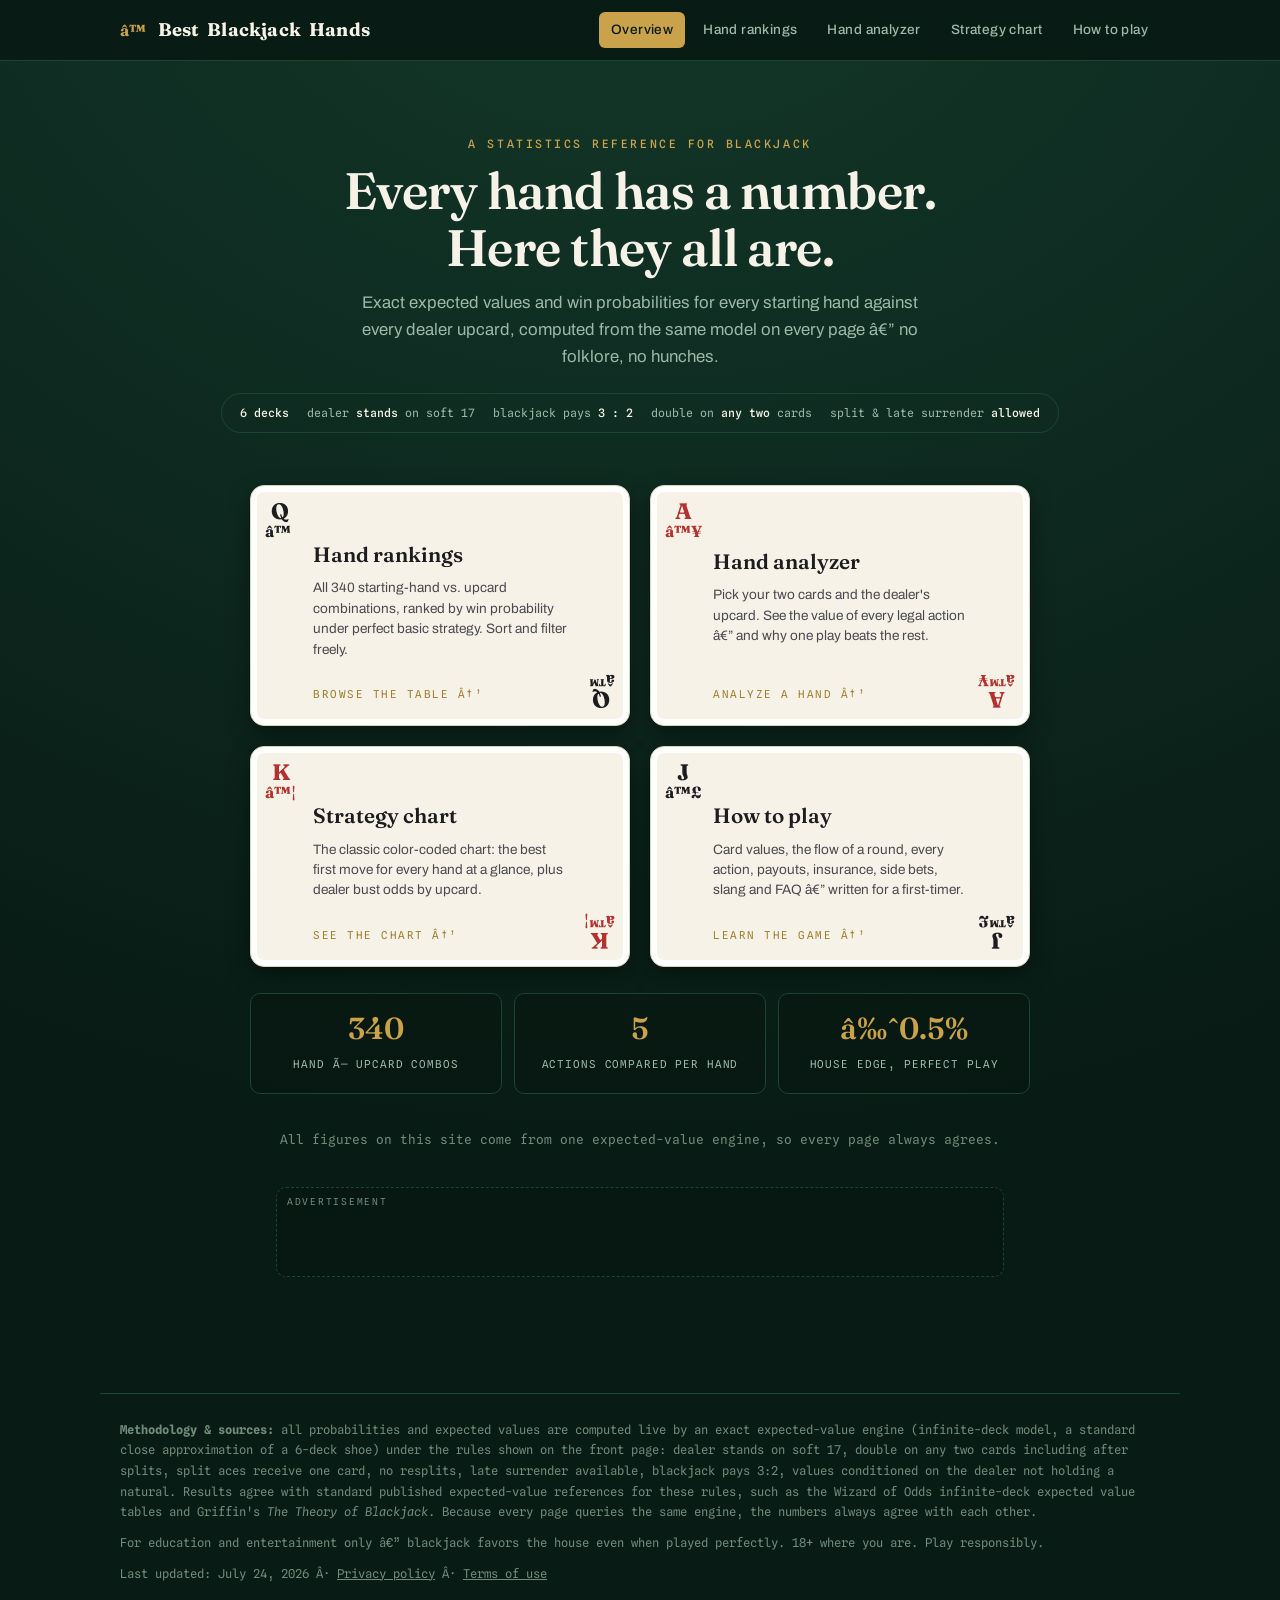
==== index.html @ 01caf511 "Update AdSense unit ID placeholders in index.html" ====
<!DOCTYPE html>
<html lang="en">
<head><link rel="icon" type="image/png" href="favicon.png
<meta charset="UTF-8">
<meta name="viewport" content="width=device-width, initial-scale=1.0">
<title>Best Blackjack Hands — Odds, Strategy Chart & Hand Analyzer</title>
<meta name="description" content="Exact blackjack odds for every starting hand: rankings by win probability, a hand analyzer with the recommended play, a basic strategy chart, and beginner rules.">
<link rel="icon" href="data:image/svg+xml,%3Csvg xmlns='http://www.w3.org/2000/svg' viewBox='0 0 100 100'%3E%3Crect width='100' height='100' rx='22' fill='%230E2A20'/%3E%3Ctext x='50' y='74' font-size='66' text-anchor='middle' fill='%23C9A24B'%3E%E2%99%A0%3C/text%3E%3C/svg%3E">
<script async src="https://pagead2.googlesyndication.com/pagead/js/adsbygoogle.js?client=ca-pub-8707937416295070"
     crossorigin="anonymous"></script>
<link rel="preconnect" href="https://fonts.googleapis.com">
<link rel="preconnect" href="https://fonts.gstatic.com" crossorigin>
<link href="https://fonts.googleapis.com/css2?family=Fraunces:opsz,wght@9..144,400;9..144,600;9..144,700&family=Archivo:wght@400;500;600&family=Spline+Sans+Mono:wght@400;500;600&display=swap" rel="stylesheet">
<link rel="stylesheet" href="styles.css">
</head>
<body>

<nav class="nav" aria-label="Main">
  <div class="nav-inner">
    <a class="wordmark" href="index.html"><span class="pip">♠</span>Best<span class="long"> Blackjack</span> Hands</a>
    <a class="navlink" href="index.html" data-route="home" aria-current="page">Overview</a>
    <a class="navlink" href="rankings.html" data-route="rankings">Hand rankings</a>
    <a class="navlink" href="analyzer.html" data-route="analyzer">Hand analyzer</a>
    <a class="navlink" href="chart.html" data-route="chart">Strategy chart</a>
    <a class="navlink" href="rules.html" data-route="rules">How to play</a>
  </div>
</nav>

<!-- ============ HOME ============ -->
<main id="view-home" class="view">
  <div class="hero">
    <div class="eyebrow">A statistics reference for Blackjack</div>
    <h1>Every hand has a number.<br>Here they all are.</h1>
    <p class="lede">Exact expected values and win probabilities for every starting hand against every dealer upcard, computed from the same model on every page — no folklore, no hunches.</p>
    <div class="assumptions" role="note" aria-label="Table rules assumed throughout">
      <span><b>6 decks</b></span><span>dealer <b>stands</b> on soft 17</span><span>blackjack pays <b>3 : 2</b></span><span>double on <b>any two</b> cards</span><span>split &amp; late surrender <b>allowed</b></span>
    </div>
    <div class="cardgrid">
      <a class="pcard" href="rankings.html">
        <div class="index">Q<small>♠</small></div>
        <div class="body">
          <h3>Hand rankings</h3>
          <p>All 340 starting-hand vs. upcard combinations, ranked by win probability under perfect basic strategy. Sort and filter freely.</p>
        </div>
        <div class="go">Browse the table →</div>
        <div class="index flip">Q<small>♠</small></div>
      </a>
      <a class="pcard red" href="analyzer.html">
        <div class="index">A<small>♥</small></div>
        <div class="body">
          <h3>Hand analyzer</h3>
          <p>Pick your two cards and the dealer's upcard. See the value of every legal action — and why one play beats the rest.</p>
        </div>
        <div class="go">Analyze a hand →</div>
        <div class="index flip">A<small>♥</small></div>
      </a>
      <a class="pcard red" href="chart.html">
        <div class="index">K<small>♦</small></div>
        <div class="body">
          <h3>Strategy chart</h3>
          <p>The classic color-coded chart: the best first move for every hand at a glance, plus dealer bust odds by upcard.</p>
        </div>
        <div class="go">See the chart →</div>
        <div class="index flip">K<small>♦</small></div>
      </a>
      <a class="pcard" href="rules.html">
        <div class="index">J<small>♣</small></div>
        <div class="body">
          <h3>How to play</h3>
          <p>Card values, the flow of a round, every action, payouts, insurance, side bets, slang and FAQ — written for a first-timer.</p>
        </div>
        <div class="go">Learn the game →</div>
        <div class="index flip">J<small>♣</small></div>
      </a>
    </div>
    <div class="stats">
      <div><b>340</b><span>hand × upcard combos</span></div>
      <div><b>5</b><span>actions compared per hand</span></div>
      <div><b>≈0.5%</b><span>house edge, perfect play</span></div>
    </div>
    <p class="hero-note">All figures on this site come from one expected-value engine, so every page always agrees.</p>
    <!-- AD SLOT: replace 8707937416295070 with your AdSense unit ID. -->
    <div class="ad-slot"><ins class="adsbygoogle" style="display:block;width:100%" data-ad-client="ca-pub-8707937416295070" data-ad-slot=8707937416295070 data-ad-format="auto" data-full-width-responsive="true"></ins></div>
  </div>
</main>


<footer>
  <p><strong>Methodology &amp; sources:</strong> all probabilities and expected values are computed live by an exact expected-value engine (infinite-deck model, a standard close approximation of a 6-deck shoe) under the rules shown on the front page: dealer stands on soft 17, double on any two cards including after splits, split aces receive one card, no resplits, late surrender available, blackjack pays 3:2, values conditioned on the dealer not holding a natural. Results agree with standard published expected-value references for these rules, such as the Wizard of Odds infinite-deck expected value tables and Griffin's <em>The Theory of Blackjack</em>. Because every page queries the same engine, the numbers always agree with each other.</p>
  <p style="margin-top:10px">For education and entertainment only — blackjack favors the house even when played perfectly. 18+ where you are. Play responsibly.</p>
  <p style="margin-top:10px">Last updated: July 24, 2026 · <a href="privacy.html">Privacy policy</a> · <a href="terms.html">Terms of use</a></p>
</footer>

<!-- AD SLOT (mobile anchor): shown only ≤640px wide. Replace 8707937416295070 with your AdSense unit ID. -->
<div class="ad-anchor" id="ad-anchor">
  <button class="ad-close" aria-label="Close ad" onclick="document.getElementById('ad-anchor').remove();document.body.classList.remove('has-anchor')">×</button>
  <ins class="adsbygoogle" style="display:block;width:320px;height:50px" data-ad-client="ca-pub-8707937416295070" data-ad-slot=8707937416295070 data-ad-format="auto" data-full-width-responsive="true"></ins>
</div>
<script>document.body.classList.add("has-anchor");</script>

<script>
document.querySelectorAll("ins.adsbygoogle:not([data-adsbygoogle-status])").forEach(ins => {
  if (ins.closest(".ad-anchor") && window.innerWidth > 640) return;
  try { (window.adsbygoogle = window.adsbygoogle || []).push({}); } catch(e) {}
});
</script>
</body>
</html>
---- styles.css ----
:root{
  --felt:#0E2A20;
  --felt-deep:#081B14;
  --felt-line:#1C4433;
  --stock:#F6F2E7;
  --stock-dim:#EAE4D3;
  --ink:#1D1D20;
  --ink-soft:#4A4A50;
  --suit-red:#B3312E;
  --gilt:#C9A24B;
  --gilt-deep:#A07E30;
  --mist:#9DB8A9;
  --mist-dim:#6E8B7C;
  --good:#2E7D4F;
  --bad:#A63B38;
  --push:#8A8A86;
  --radius:10px;
  --maxw:1080px;
}
*{box-sizing:border-box;margin:0;padding:0}
html{scroll-behavior:smooth}
body{
  background:var(--felt);
  background-image:radial-gradient(ellipse 120% 80% at 50% -10%, #14382A 0%, var(--felt) 55%, var(--felt-deep) 100%);
  color:var(--stock);
  font-family:"Archivo",system-ui,sans-serif;
  font-size:16px;
  line-height:1.6;
  min-height:100vh;
}
a{color:inherit}
button{font-family:inherit}
:focus-visible{outline:2px solid var(--gilt);outline-offset:2px;border-radius:4px}

/* ---------- Nav ---------- */
.nav{
  position:sticky;top:0;z-index:50;
  background:rgba(8,27,20,.92);
  backdrop-filter:blur(8px);
  border-bottom:1px solid var(--felt-line);
}
.nav-inner{
  max-width:var(--maxw);margin:0 auto;padding:0 20px;
  display:flex;align-items:center;gap:6px;height:60px;
}
.wordmark{
  font-family:"Fraunces",serif;font-weight:700;font-size:1.15rem;
  letter-spacing:.01em;text-decoration:none;margin-right:auto;
  display:flex;align-items:baseline;gap:8px;white-space:nowrap;
}
.wordmark .pip{color:var(--gilt);font-size:1rem}
.nav a.navlink{
  text-decoration:none;color:var(--mist);
  font-size:.85rem;font-weight:500;letter-spacing:.03em;
  padding:7px 12px;border-radius:6px;
}
.nav a.navlink:hover{color:var(--stock)}
.nav a.navlink[aria-current="page"]{color:var(--felt-deep);background:var(--gilt)}
@media(max-width:640px){
  .nav-inner{padding:0 12px;height:54px}
  .wordmark span.long{display:none}
  .nav a.navlink{padding:6px 8px;font-size:.78rem}
}

/* ---------- Views ---------- */
.view{display:none;max-width:var(--maxw);margin:0 auto;padding:40px 20px 80px}
.view.active{display:block}
.eyebrow{
  font-family:"Spline Sans Mono",monospace;font-size:.72rem;font-weight:500;
  letter-spacing:.22em;text-transform:uppercase;color:var(--gilt);margin-bottom:10px;
}
h1{font-family:"Fraunces",serif;font-weight:600;font-size:clamp(2rem,5vw,3.2rem);line-height:1.1;letter-spacing:-.01em}
h2{font-family:"Fraunces",serif;font-weight:600;font-size:1.5rem;margin:2.2em 0 .6em}
.lede{color:var(--mist);max-width:56ch;margin-top:14px;font-size:1.05rem}
.rule-gold{border:none;border-top:1px solid var(--felt-line);margin:28px 0}

/* ---------- Landing ---------- */
.hero{padding-top:34px;text-align:center}
.hero .lede{margin-left:auto;margin-right:auto}
.assumptions{
  display:inline-flex;flex-wrap:wrap;justify-content:center;gap:8px 18px;
  margin-top:22px;padding:10px 18px;border:1px solid var(--felt-line);border-radius:999px;
  font-family:"Spline Sans Mono",monospace;font-size:.72rem;color:var(--mist);
}
.assumptions b{color:var(--stock);font-weight:500}
.cardgrid{
  display:grid;grid-template-columns:repeat(2,1fr);gap:20px;
  max-width:780px;margin:52px auto 0;text-align:left;
}
.pcard{
  background:var(--stock);color:var(--ink);
  border-radius:14px;border:1px solid #D9D2BE;
  box-shadow:0 8px 22px rgba(0,0,0,.4), inset 0 0 0 6px #fff;
  padding:18px;position:relative;text-decoration:none;
  display:flex;flex-direction:column;min-height:210px;
  transition:transform .2s ease, box-shadow .2s ease;
}
.pcard:hover{transform:translateY(-6px);box-shadow:0 18px 36px rgba(0,0,0,.5)}
.pcard .index{
  font-family:"Fraunces",serif;font-weight:700;font-size:1.4rem;line-height:1;
  position:absolute;top:14px;left:14px;text-align:center;
}
.pcard .index small{display:block;font-size:1rem}
.pcard .index.flip{top:auto;left:auto;bottom:14px;right:14px;transform:rotate(180deg)}
.pcard.red .index{color:var(--suit-red)}
.pcard .body{margin:auto 0;padding:34px 40px 26px 44px}
.pcard .body h3{font-family:"Fraunces",serif;font-size:1.3rem;font-weight:600;margin-bottom:7px}
.pcard .body p{font-size:.85rem;color:var(--ink-soft);line-height:1.5}
.pcard .go{
  font-family:"Spline Sans Mono",monospace;font-size:.68rem;letter-spacing:.14em;
  text-transform:uppercase;color:var(--gilt-deep);padding:0 6px 4px 44px;margin-top:auto;
}
.stats{
  display:flex;justify-content:center;gap:12px;flex-wrap:wrap;
  max-width:780px;margin:26px auto 0;
}
.stats > div{
  flex:1;min-width:180px;padding:18px 14px;
  border:1px solid var(--felt-line);border-radius:var(--radius);background:rgba(0,0,0,.16);
}
.stats b{
  display:block;font-family:"Fraunces",serif;font-weight:600;font-size:1.9rem;
  color:var(--gilt);line-height:1.1;margin-bottom:4px;
}
.stats span{font-family:"Spline Sans Mono",monospace;font-size:.68rem;letter-spacing:.08em;text-transform:uppercase;color:var(--mist)}
@media(max-width:680px){
  .cardgrid{grid-template-columns:1fr;max-width:420px}
  .pcard{min-height:0}
  .stats{max-width:420px}
}
.hero-note{color:var(--mist-dim);font-size:.8rem;margin-top:36px;font-family:"Spline Sans Mono",monospace}

/* ---------- Controls ---------- */
.controls{
  display:flex;flex-wrap:wrap;gap:14px 22px;align-items:flex-end;
  margin:26px 0 18px;padding:16px 18px;
  background:rgba(0,0,0,.18);border:1px solid var(--felt-line);border-radius:var(--radius);
}
.control label{
  display:block;font-family:"Spline Sans Mono",monospace;font-size:.68rem;
  letter-spacing:.16em;text-transform:uppercase;color:var(--mist);margin-bottom:6px;
}
.control select{
  background:var(--felt-deep);color:var(--stock);border:1px solid var(--felt-line);
  border-radius:6px;padding:8px 12px;font-family:"Archivo",sans-serif;font-size:.9rem;min-width:140px;
}
.count-note{margin-left:auto;font-family:"Spline Sans Mono",monospace;font-size:.75rem;color:var(--mist-dim);align-self:center}
@media(max-width:640px){.count-note{margin-left:0}}

/* ---------- Rankings table ---------- */
.table-wrap{overflow-x:auto;border:1px solid var(--felt-line);border-radius:var(--radius);background:rgba(0,0,0,.15)}
table{border-collapse:collapse;width:100%;min-width:680px;font-size:.88rem}
thead th{
  position:sticky;top:0;background:var(--felt-deep);color:var(--mist);
  font-family:"Spline Sans Mono",monospace;font-weight:500;font-size:.68rem;
  letter-spacing:.12em;text-transform:uppercase;text-align:left;
  padding:12px 14px;border-bottom:1px solid var(--felt-line);white-space:nowrap;
}
thead th.sortable{cursor:pointer;user-select:none}
thead th.sortable:hover{color:var(--stock)}
thead th .arrow{color:var(--gilt);margin-left:4px}
tbody td{padding:9px 14px;border-bottom:1px solid rgba(28,68,51,.5);white-space:nowrap}
tbody tr:hover{background:rgba(201,162,75,.06)}
td.num{font-family:"Spline Sans Mono",monospace;font-size:.84rem}
td .handchip{font-family:"Spline Sans Mono",monospace;font-weight:600}
.typetag{
  font-family:"Spline Sans Mono",monospace;font-size:.66rem;letter-spacing:.1em;
  text-transform:uppercase;padding:2px 8px;border-radius:999px;border:1px solid var(--felt-line);color:var(--mist);
}
.typetag.pair{border-color:var(--gilt-deep);color:var(--gilt)}
.ev-pos{color:#7FCB9B}
.ev-neg{color:#E08A87}
.playtag{font-size:.82rem;color:var(--stock)}
.winbar{
  display:inline-block;vertical-align:middle;height:6px;width:70px;border-radius:3px;
  background:rgba(255,255,255,.12);margin-right:8px;overflow:hidden;
}
.winbar i{display:block;height:100%;background:var(--gilt)}

/* ---------- Analyzer ---------- */
.picker-grid{display:grid;grid-template-columns:1fr 1fr;gap:22px;margin-top:26px}
@media(max-width:760px){.picker-grid{grid-template-columns:1fr}}
.picker{
  background:rgba(0,0,0,.18);border:1px solid var(--felt-line);border-radius:var(--radius);padding:18px;
}
.picker h3{
  font-family:"Spline Sans Mono",monospace;font-size:.7rem;font-weight:500;
  letter-spacing:.18em;text-transform:uppercase;color:var(--mist);margin-bottom:12px;
}
.rankrow{display:flex;flex-wrap:wrap;gap:7px}
.rankbtn{
  width:44px;height:58px;border-radius:7px;border:1px solid #D9D2BE;background:var(--stock);
  color:var(--ink);font-family:"Fraunces",serif;font-weight:700;font-size:1.1rem;cursor:pointer;
  box-shadow:0 2px 5px rgba(0,0,0,.35);transition:transform .12s ease;
}
.rankbtn:hover{transform:translateY(-3px)}
.rankbtn[aria-pressed="true"]{
  background:var(--gilt);border-color:var(--gilt-deep);color:var(--felt-deep);
  box-shadow:0 0 0 2px var(--gilt-deep), 0 4px 10px rgba(0,0,0,.4);
}
.deal-row{margin-top:26px;display:flex;align-items:center;gap:16px;flex-wrap:wrap}
.dealbtn{
  background:var(--gilt);color:var(--felt-deep);border:none;border-radius:8px;
  font-family:"Fraunces",serif;font-weight:700;font-size:1.05rem;letter-spacing:.02em;
  padding:12px 34px;cursor:pointer;box-shadow:0 6px 16px rgba(0,0,0,.4);
}
.dealbtn:hover{background:#D8B25C}
.dealbtn:disabled{opacity:.45;cursor:not-allowed}
.deal-hint{font-size:.85rem;color:var(--mist-dim)}

.result{margin-top:34px;display:none}
.result.show{display:block}
.result-head{
  display:flex;flex-wrap:wrap;gap:14px 30px;align-items:baseline;
  padding-bottom:14px;border-bottom:1px solid var(--felt-line);margin-bottom:6px;
}
.result-head .handname{font-family:"Fraunces",serif;font-size:1.6rem;font-weight:600}
.result-head .vs{color:var(--mist);font-size:.95rem}
.bigwin{font-family:"Spline Sans Mono",monospace;font-size:1.05rem;color:var(--stock)}
.bigwin b{color:var(--gilt);font-size:1.35rem;font-weight:600}
.reco{
  margin:18px 0 22px;padding:14px 18px;border-radius:var(--radius);
  background:linear-gradient(90deg, rgba(201,162,75,.16), rgba(201,162,75,.04));
  border:1px solid var(--gilt-deep);
  display:flex;align-items:center;gap:14px;flex-wrap:wrap;
}
.reco .medal{font-size:1.3rem}
.reco b{font-family:"Fraunces",serif;font-size:1.2rem;color:var(--gilt)}
.reco span{color:var(--mist);font-size:.9rem}
.actions{display:grid;gap:10px}
.actrow{
  display:grid;grid-template-columns:120px 1fr 170px;gap:14px;align-items:center;
  padding:12px 16px;border:1px solid var(--felt-line);border-radius:var(--radius);
  background:rgba(0,0,0,.15);
}
.actrow.best{border-color:var(--gilt);background:rgba(201,162,75,.08)}
.actrow .aname{font-weight:600;font-size:.95rem}
.actrow.best .aname::after{content:" ★";color:var(--gilt)}
.outbar{display:flex;height:12px;border-radius:6px;overflow:hidden;background:rgba(255,255,255,.08)}
.outbar .w{background:var(--good)}
.outbar .p{background:var(--push)}
.outbar .l{background:var(--bad)}
.actrow .stats{font-family:"Spline Sans Mono",monospace;font-size:.78rem;text-align:right;color:var(--mist)}
.actrow .stats b{color:var(--stock);font-weight:500}
.legend{display:flex;gap:18px;margin-top:14px;font-size:.75rem;color:var(--mist);font-family:"Spline Sans Mono",monospace}
.legend i{display:inline-block;width:10px;height:10px;border-radius:3px;margin-right:6px;vertical-align:-1px}
@media(max-width:640px){
  .actrow{grid-template-columns:1fr;gap:8px}
  .actrow .stats{text-align:left}
}
.bj-banner{
  margin-top:26px;padding:22px;border-radius:var(--radius);text-align:center;
  border:1px solid var(--gilt);background:rgba(201,162,75,.1);
}
.bj-banner b{font-family:"Fraunces",serif;font-size:1.5rem;color:var(--gilt)}
.bj-banner p{color:var(--mist);margin-top:6px;font-size:.92rem}

/* ---------- Strategy chart ---------- */
.chartwrap{overflow-x:auto;border:1px solid var(--felt-line);border-radius:var(--radius);background:rgba(0,0,0,.15);margin:14px 0 8px}
.chart{border-collapse:collapse;width:100%;min-width:560px;font-family:"Spline Sans Mono",monospace;font-size:.8rem}
.chart th{background:var(--felt-deep);color:var(--mist);font-weight:500;padding:8px 6px;text-align:center;font-size:.72rem;border-bottom:1px solid var(--felt-line)}
.chart td{padding:7px 6px;text-align:center;color:#fff;font-weight:600;border:1px solid rgba(8,27,20,.6)}
.chart td.lbl{background:var(--felt-deep);color:var(--stock);font-weight:500;text-align:left;padding-left:12px;white-space:nowrap}
.c-H{background:#46688F}.c-S{background:#2E7D4F}.c-D{background:#C9A24B;color:#081B14}.c-P{background:#8A5FB0}.c-R{background:#A63B38}
.chart-legend{display:flex;flex-wrap:wrap;gap:12px 20px;margin:12px 0 4px;font-family:"Spline Sans Mono",monospace;font-size:.74rem;color:var(--mist)}
.chart-legend i{display:inline-block;width:14px;height:14px;border-radius:4px;margin-right:7px;vertical-align:-2px}

/* ---------- Rules ---------- */
.rules{max-width:720px}
.rules p{color:#D8DED6;margin:.7em 0}
.rules h2{margin-top:2em}
.rules ul,.rules ol{margin:.6em 0 .9em 1.3em;color:#D8DED6}
.rules li{margin:.35em 0}
.rules dt{font-weight:600;color:var(--stock);margin-top:.9em}
.rules dd{color:var(--mist);margin-left:0}
.rules .term{color:var(--gilt);font-weight:600}
.callout{
  border-left:3px solid var(--gilt);padding:10px 16px;margin:1.2em 0;
  background:rgba(201,162,75,.06);border-radius:0 8px 8px 0;font-size:.94rem;color:#D8DED6;
}

/* ---------- Ad slots ---------- */
.ad-slot{
  margin:36px auto;max-width:728px;min-height:90px;
  display:flex;align-items:center;justify-content:center;
  border:1px dashed var(--felt-line);border-radius:var(--radius);
  background:rgba(0,0,0,.12);position:relative;
}
.ad-slot::before{
  content:"Advertisement";position:absolute;top:6px;left:10px;
  font-family:"Spline Sans Mono",monospace;font-size:.6rem;
  letter-spacing:.18em;text-transform:uppercase;color:var(--mist-dim);
}
.ad-slot .ad-placeholder{color:var(--mist-dim);font-size:.78rem;font-family:"Spline Sans Mono",monospace}
.ad-slot.rect{max-width:336px;min-height:280px}
@media(max-width:640px){
  .ad-slot{max-width:320px;min-height:100px}
}
.ad-anchor{
  display:none;position:fixed;left:0;right:0;bottom:0;z-index:60;
  background:var(--felt-deep);border-top:1px solid var(--felt-line);
  height:60px;align-items:center;justify-content:center;
  box-shadow:0 -6px 18px rgba(0,0,0,.45);
}
.ad-anchor .ad-placeholder{color:var(--mist-dim);font-size:.72rem;font-family:"Spline Sans Mono",monospace}
.ad-anchor .ad-close{
  position:absolute;top:-26px;right:8px;width:26px;height:26px;
  border:1px solid var(--felt-line);border-bottom:none;border-radius:6px 6px 0 0;
  background:var(--felt-deep);color:var(--mist);cursor:pointer;font-size:.8rem;line-height:1;
}
@media(max-width:640px){
  .ad-anchor{display:flex}
  body.has-anchor{padding-bottom:60px}
}

/* ---------- Footer ---------- */
footer{
  border-top:1px solid var(--felt-line);padding:26px 20px 44px;
  max-width:var(--maxw);margin:0 auto;
  font-size:.76rem;color:var(--mist-dim);font-family:"Spline Sans Mono",monospace;line-height:1.7;
}
@media(prefers-reduced-motion:reduce){
  *{transition:none!important;animation:none!important}
  html{scroll-behavior:auto}
}

/* multi-page: each page shows its single view */
.view{display:block}
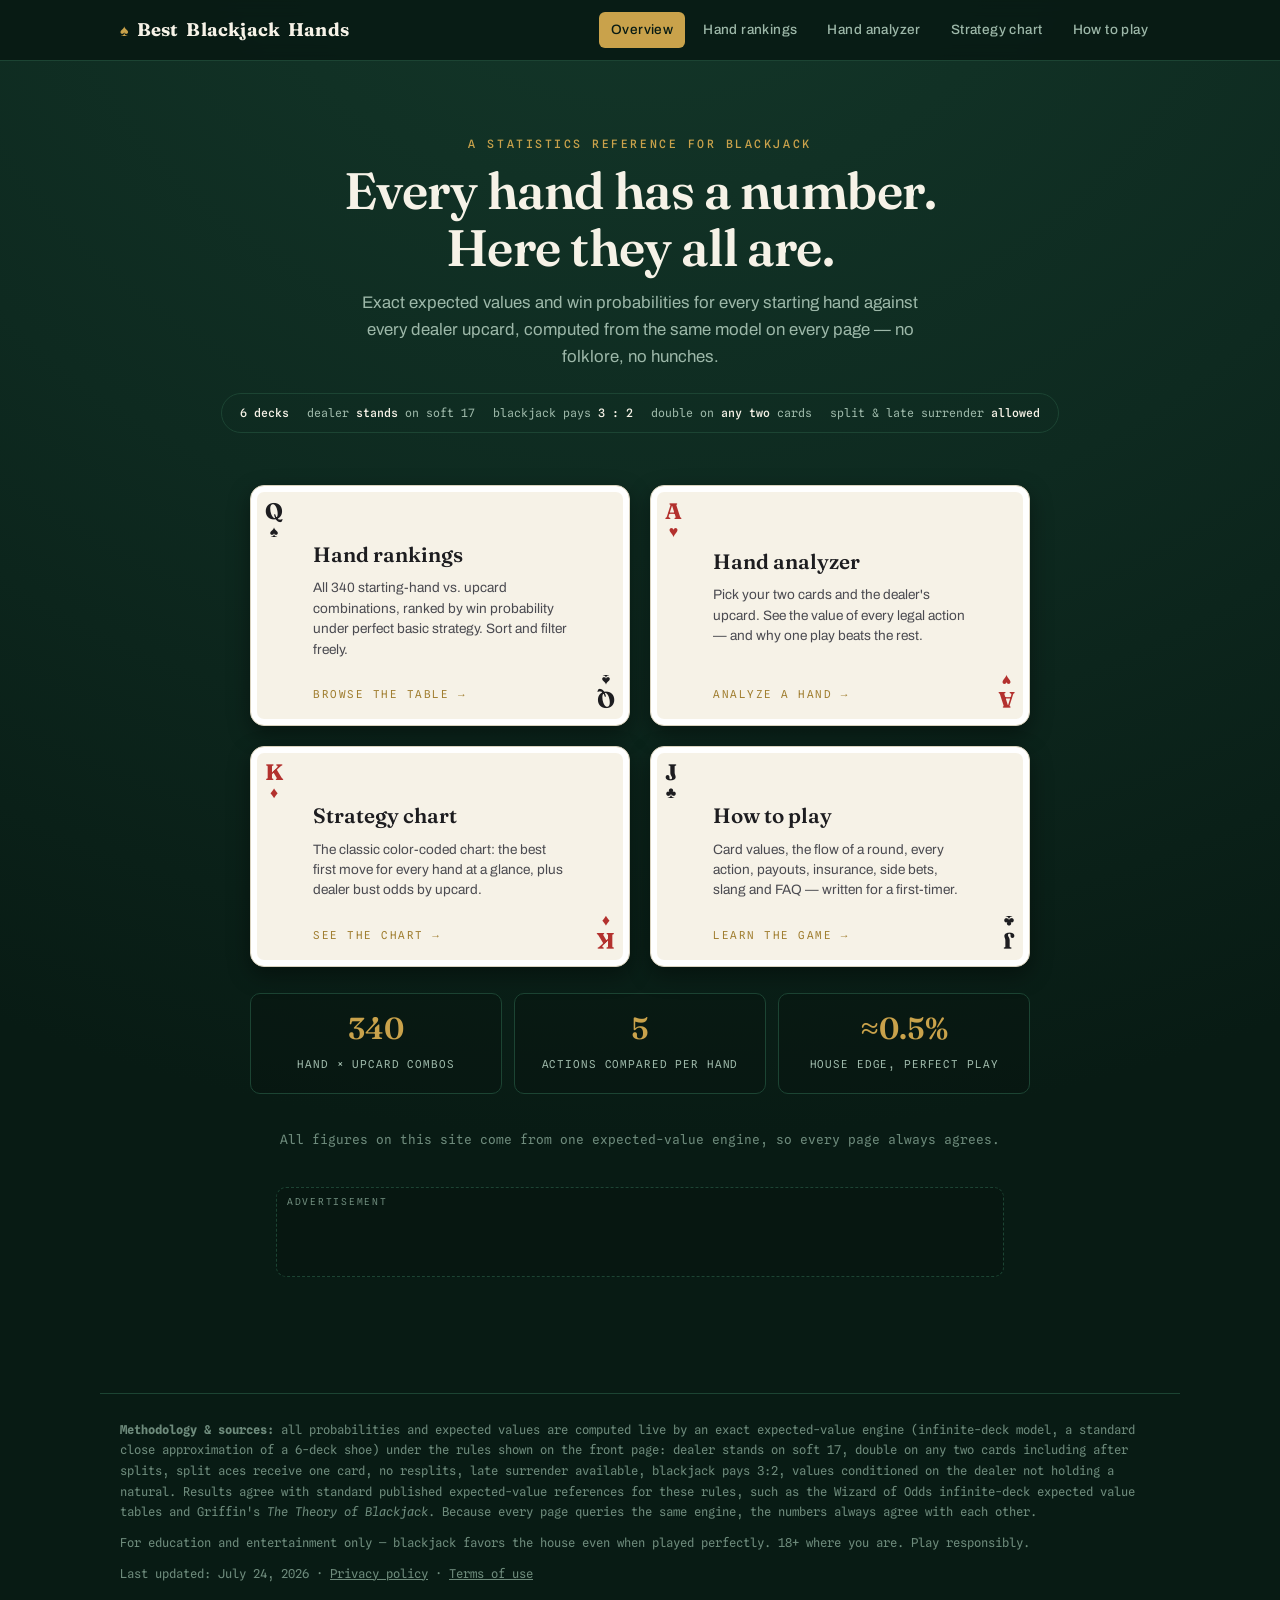
==== commit cf2f5278: "Update index.html" ====
--- a/index.html
+++ b/index.html
@@ -1,6 +1,6 @@
 <!DOCTYPE html>
 <html lang="en">
-<head><link rel="icon" type="image/png" href="favicon.png
+<head><link rel="icon" type="image/png" href="favicon.png <script id="Cookiebot" src="https://consent.cookiebot.com/uc.js" data-cbid="24273603-dd4a-4fb8-9ae3-d8ef46b52b91" data-blockingmode="auto" type="text/javascript"></script>
 <meta charset="UTF-8">
 <meta name="viewport" content="width=device-width, initial-scale=1.0">
 <title>Best Blackjack Hands — Odds, Strategy Chart & Hand Analyzer</title>
--- a/styles.css
+++ b/styles.css
@@ -327,3 +327,24 @@
 
 /* multi-page: each page shows its single view */
 .view{display:block}
+
+/* ---------- Analyzer settings & shoe panel ---------- */
+.seg{display:inline-flex;border:1px solid var(--felt-line);border-radius:8px;overflow:hidden}
+.seg button{background:transparent;color:var(--mist);border:none;padding:8px 16px;font-size:.85rem;cursor:pointer;font-family:"Archivo",sans-serif}
+.seg button[aria-pressed="true"]{background:var(--gilt);color:var(--felt-deep);font-weight:600}
+.ghostbtn{background:transparent;border:1px solid var(--felt-line);color:var(--stock);border-radius:8px;padding:9px 16px;font-size:.85rem;cursor:pointer;font-family:"Archivo",sans-serif}
+.ghostbtn:hover{border-color:var(--gilt);color:var(--gilt)}
+.shoe-panel{margin:20px 0 4px;padding:18px;border:1px solid var(--felt-line);border-radius:var(--radius);background:rgba(0,0,0,.18)}
+.shoe-head{display:flex;align-items:center;justify-content:space-between;gap:14px;flex-wrap:wrap;margin-bottom:8px}
+.shoe-head h3{font-family:"Spline Sans Mono",monospace;font-size:.7rem;font-weight:500;letter-spacing:.18em;text-transform:uppercase;color:var(--mist)}
+.shoe-note{font-size:.82rem;color:var(--mist);margin-bottom:14px;max-width:70ch}
+.shoe-grid{display:grid;grid-template-columns:repeat(auto-fill,minmax(160px,1fr));gap:10px}
+.shoe-item{display:flex;align-items:center;gap:8px;border:1px solid var(--felt-line);border-radius:8px;padding:6px 10px;background:rgba(0,0,0,.15)}
+.shoe-item .r{font-family:"Fraunces",serif;font-weight:700;width:24px;color:var(--stock)}
+.cbtn{width:26px;height:26px;border-radius:6px;border:1px solid var(--felt-line);background:var(--felt-deep);color:var(--stock);cursor:pointer;font-size:.9rem;line-height:1}
+.cbtn:hover:not(:disabled){border-color:var(--gilt)}
+.cbtn:disabled{opacity:.3;cursor:not-allowed}
+.shoe-item .cnt{font-family:"Spline Sans Mono",monospace;min-width:20px;text-align:center;color:var(--stock)}
+.shoe-item .left{font-size:.66rem;color:var(--mist-dim);font-family:"Spline Sans Mono",monospace;margin-left:auto}
+.rulechips{display:flex;flex-wrap:wrap;gap:8px;margin:10px 0 4px}
+.rulechips span{font-family:"Spline Sans Mono",monospace;font-size:.66rem;letter-spacing:.1em;text-transform:uppercase;padding:3px 10px;border-radius:999px;border:1px solid var(--felt-line);color:var(--mist)}
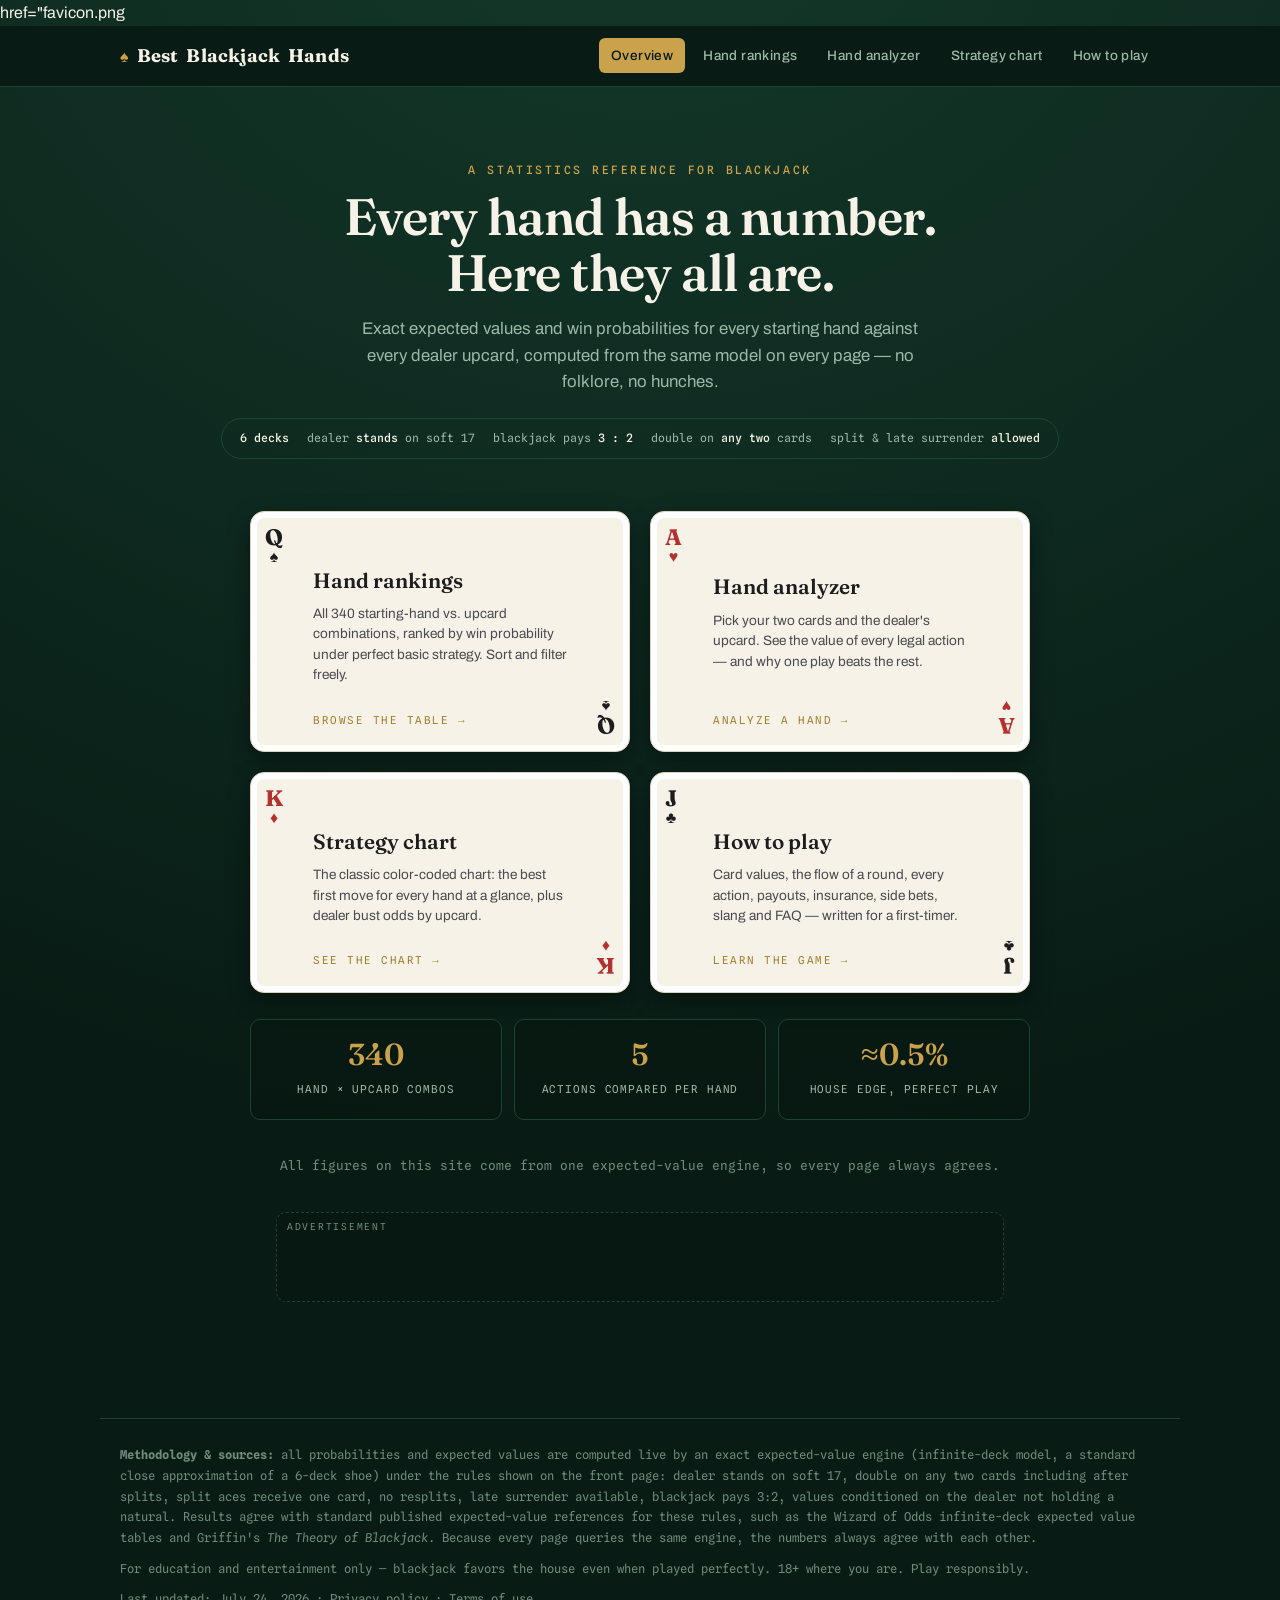
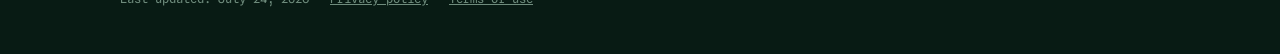
==== commit 91f4f5d8: "Update index.html" ====
--- a/index.html
+++ b/index.html
@@ -1,6 +1,6 @@
 <!DOCTYPE html>
 <html lang="en">
-<head><link rel="icon" type="image/png" href="favicon.png <script id="Cookiebot" src="https://consent.cookiebot.com/uc.js" data-cbid="24273603-dd4a-4fb8-9ae3-d8ef46b52b91" data-blockingmode="auto" type="text/javascript"></script>
+<head><link rel="icon" type="image/png" href="/favicon-32x32.png"> href="favicon.png <script id="Cookiebot src="https://consent.cookiebot.com/uc.js" data-cbid="24273603-dd4a-4fb8-9ae3-d8ef46b52b91" data-blockingmode="auto" type="text/javascript"></script>
 <meta charset="UTF-8">
 <meta name="viewport" content="width=device-width, initial-scale=1.0">
 <title>Best Blackjack Hands — Odds, Strategy Chart & Hand Analyzer</title>
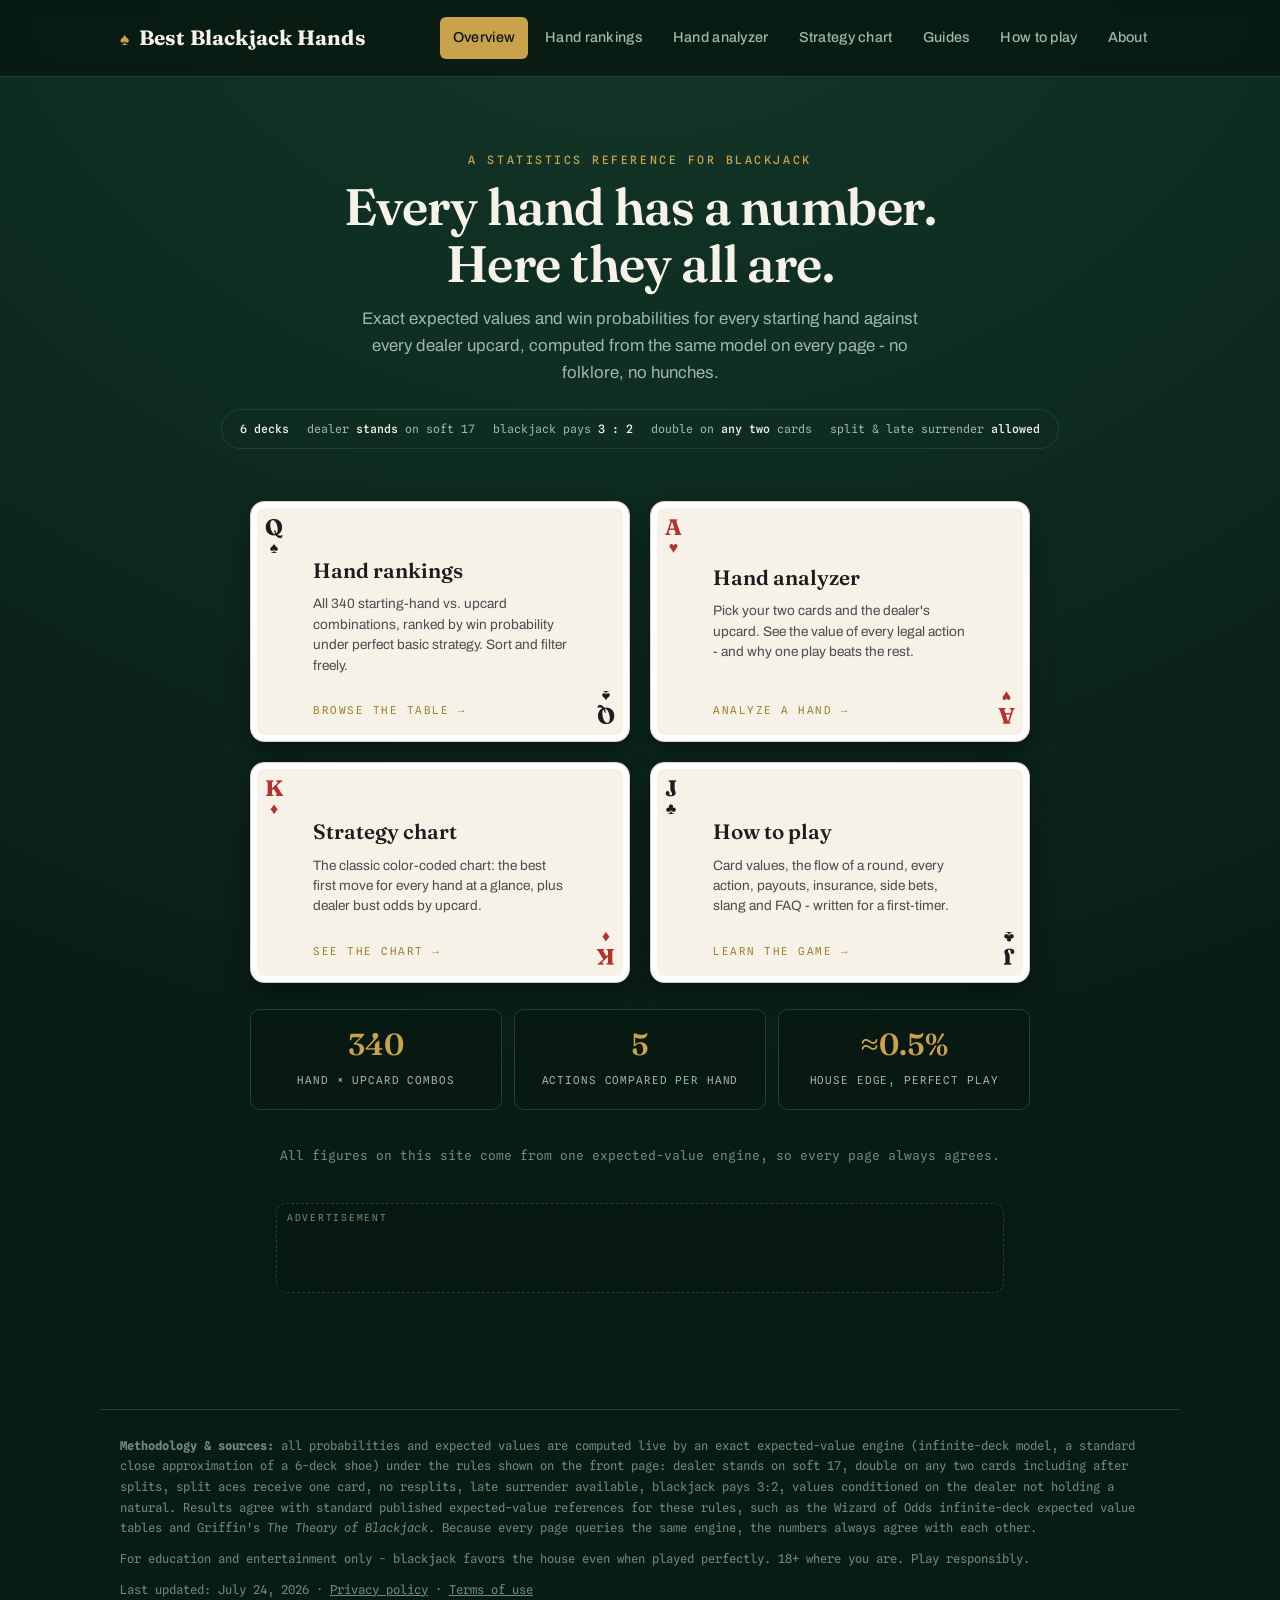
==== commit 95f1b63a: "yes" ====
--- a/index.html
+++ b/index.html
@@ -1,11 +1,12 @@
 <!DOCTYPE html>
 <html lang="en">
-<head><link rel="icon" type="image/png" href="/favicon-32x32.png"> href="favicon.png <script id="Cookiebot src="https://consent.cookiebot.com/uc.js" data-cbid="24273603-dd4a-4fb8-9ae3-d8ef46b52b91" data-blockingmode="auto" type="text/javascript"></script>
+<head>
 <meta charset="UTF-8">
 <meta name="viewport" content="width=device-width, initial-scale=1.0">
-<title>Best Blackjack Hands — Odds, Strategy Chart & Hand Analyzer</title>
+<title>Best Blackjack Hands - Odds, Strategy Chart & Hand Analyzer</title>
 <meta name="description" content="Exact blackjack odds for every starting hand: rankings by win probability, a hand analyzer with the recommended play, a basic strategy chart, and beginner rules.">
-<link rel="icon" href="data:image/svg+xml,%3Csvg xmlns='http://www.w3.org/2000/svg' viewBox='0 0 100 100'%3E%3Crect width='100' height='100' rx='22' fill='%230E2A20'/%3E%3Ctext x='50' y='74' font-size='66' text-anchor='middle' fill='%23C9A24B'%3E%E2%99%A0%3C/text%3E%3C/svg%3E">
+<link rel="icon" type="image/png" sizes="512x512" href="favicon.png">
+<link rel="apple-touch-icon" href="favicon.png">
 <script async src="https://pagead2.googlesyndication.com/pagead/js/adsbygoogle.js?client=ca-pub-8707937416295070"
      crossorigin="anonymous"></script>
 <link rel="preconnect" href="https://fonts.googleapis.com">
@@ -17,21 +18,35 @@
 
 <nav class="nav" aria-label="Main">
   <div class="nav-inner">
-    <a class="wordmark" href="index.html"><span class="pip">♠</span>Best<span class="long"> Blackjack</span> Hands</a>
-    <a class="navlink" href="index.html" data-route="home" aria-current="page">Overview</a>
-    <a class="navlink" href="rankings.html" data-route="rankings">Hand rankings</a>
-    <a class="navlink" href="analyzer.html" data-route="analyzer">Hand analyzer</a>
-    <a class="navlink" href="chart.html" data-route="chart">Strategy chart</a>
-    <a class="navlink" href="rules.html" data-route="rules">How to play</a>
+    <a class="wordmark" href="index.html"><span class="pip">♠</span>Best Blackjack Hands</a>
+    <button class="menu-toggle" aria-expanded="false" aria-controls="navlinks" aria-label="Open menu">☰ Menu</button>
+    <div class="navlinks" id="navlinks">
+      <a class="navlink" href="index.html" aria-current="page">Overview</a>
+      <a class="navlink" href="rankings.html">Hand rankings</a>
+      <a class="navlink" href="analyzer.html">Hand analyzer</a>
+      <a class="navlink" href="chart.html">Strategy chart</a>
+      <a class="navlink" href="guides.html">Guides</a>
+      <a class="navlink" href="rules.html">How to play</a>
+      <a class="navlink" href="about.html">About</a>
+    </div>
   </div>
 </nav>
+<script>
+(function(){
+  var t = document.querySelector(".menu-toggle"), n = document.getElementById("navlinks");
+  if (t) t.addEventListener("click", function(){
+    var open = n.classList.toggle("open");
+    t.setAttribute("aria-expanded", String(open));
+  });
+})();
+</script>
 
 <!-- ============ HOME ============ -->
 <main id="view-home" class="view">
   <div class="hero">
     <div class="eyebrow">A statistics reference for Blackjack</div>
     <h1>Every hand has a number.<br>Here they all are.</h1>
-    <p class="lede">Exact expected values and win probabilities for every starting hand against every dealer upcard, computed from the same model on every page — no folklore, no hunches.</p>
+    <p class="lede">Exact expected values and win probabilities for every starting hand against every dealer upcard, computed from the same model on every page - no folklore, no hunches.</p>
     <div class="assumptions" role="note" aria-label="Table rules assumed throughout">
       <span><b>6 decks</b></span><span>dealer <b>stands</b> on soft 17</span><span>blackjack pays <b>3 : 2</b></span><span>double on <b>any two</b> cards</span><span>split &amp; late surrender <b>allowed</b></span>
     </div>
@@ -49,7 +64,7 @@
         <div class="index">A<small>♥</small></div>
         <div class="body">
           <h3>Hand analyzer</h3>
-          <p>Pick your two cards and the dealer's upcard. See the value of every legal action — and why one play beats the rest.</p>
+          <p>Pick your two cards and the dealer's upcard. See the value of every legal action - and why one play beats the rest.</p>
         </div>
         <div class="go">Analyze a hand →</div>
         <div class="index flip">A<small>♥</small></div>
@@ -67,7 +82,7 @@
         <div class="index">J<small>♣</small></div>
         <div class="body">
           <h3>How to play</h3>
-          <p>Card values, the flow of a round, every action, payouts, insurance, side bets, slang and FAQ — written for a first-timer.</p>
+          <p>Card values, the flow of a round, every action, payouts, insurance, side bets, slang and FAQ - written for a first-timer.</p>
         </div>
         <div class="go">Learn the game →</div>
         <div class="index flip">J<small>♣</small></div>
@@ -79,22 +94,22 @@
       <div><b>≈0.5%</b><span>house edge, perfect play</span></div>
     </div>
     <p class="hero-note">All figures on this site come from one expected-value engine, so every page always agrees.</p>
-    <!-- AD SLOT: replace 8707937416295070 with your AdSense unit ID. -->
-    <div class="ad-slot"><ins class="adsbygoogle" style="display:block;width:100%" data-ad-client="ca-pub-8707937416295070" data-ad-slot=8707937416295070 data-ad-format="auto" data-full-width-responsive="true"></ins></div>
+    <!-- AD SLOT: replace 7540887128 with your AdSense unit ID. -->
+    <div class="ad-slot"><ins class="adsbygoogle" style="display:block;width:100%" data-ad-client="ca-pub-8707937416295070" data-ad-slot="7540887128" data-ad-format="auto" data-full-width-responsive="true"></ins></div>
   </div>
 </main>
 
 
 <footer>
   <p><strong>Methodology &amp; sources:</strong> all probabilities and expected values are computed live by an exact expected-value engine (infinite-deck model, a standard close approximation of a 6-deck shoe) under the rules shown on the front page: dealer stands on soft 17, double on any two cards including after splits, split aces receive one card, no resplits, late surrender available, blackjack pays 3:2, values conditioned on the dealer not holding a natural. Results agree with standard published expected-value references for these rules, such as the Wizard of Odds infinite-deck expected value tables and Griffin's <em>The Theory of Blackjack</em>. Because every page queries the same engine, the numbers always agree with each other.</p>
-  <p style="margin-top:10px">For education and entertainment only — blackjack favors the house even when played perfectly. 18+ where you are. Play responsibly.</p>
+  <p style="margin-top:10px">For education and entertainment only - blackjack favors the house even when played perfectly. 18+ where you are. Play responsibly.</p>
   <p style="margin-top:10px">Last updated: July 24, 2026 · <a href="privacy.html">Privacy policy</a> · <a href="terms.html">Terms of use</a></p>
 </footer>
 
-<!-- AD SLOT (mobile anchor): shown only ≤640px wide. Replace 8707937416295070 with your AdSense unit ID. -->
+<!-- AD SLOT (mobile anchor): shown only ≤640px wide. Replace 7540887128 with your AdSense unit ID. -->
 <div class="ad-anchor" id="ad-anchor">
   <button class="ad-close" aria-label="Close ad" onclick="document.getElementById('ad-anchor').remove();document.body.classList.remove('has-anchor')">×</button>
-  <ins class="adsbygoogle" style="display:block;width:320px;height:50px" data-ad-client="ca-pub-8707937416295070" data-ad-slot=8707937416295070 data-ad-format="auto" data-full-width-responsive="true"></ins>
+  <ins class="adsbygoogle" style="display:block;width:320px;height:50px" data-ad-client="ca-pub-8707937416295070" data-ad-slot="7540887128" data-ad-format="auto" data-full-width-responsive="true"></ins>
 </div>
 <script>document.body.classList.add("has-anchor");</script>
 
@@ -105,4 +120,4 @@
 });
 </script>
 </body>
-</html>
+</html>
--- a/styles.css
+++ b/styles.css
@@ -36,31 +36,46 @@
 /* ---------- Nav ---------- */
 .nav{
   position:sticky;top:0;z-index:50;
-  background:rgba(8,27,20,.92);
+  background:rgba(8,27,20,.94);
   backdrop-filter:blur(8px);
   border-bottom:1px solid var(--felt-line);
 }
 .nav-inner{
   max-width:var(--maxw);margin:0 auto;padding:0 20px;
-  display:flex;align-items:center;gap:6px;height:60px;
+  display:flex;align-items:center;gap:6px;height:76px;position:relative;
 }
 .wordmark{
-  font-family:"Fraunces",serif;font-weight:700;font-size:1.15rem;
+  font-family:"Fraunces",serif;font-weight:700;font-size:1.3rem;
   letter-spacing:.01em;text-decoration:none;margin-right:auto;
-  display:flex;align-items:baseline;gap:8px;white-space:nowrap;
-}
-.wordmark .pip{color:var(--gilt);font-size:1rem}
+  display:flex;align-items:baseline;gap:9px;white-space:nowrap;
+}
+.wordmark .pip{color:var(--gilt);font-size:1.1rem}
+.navlinks{display:flex;align-items:center;gap:4px}
 .nav a.navlink{
   text-decoration:none;color:var(--mist);
-  font-size:.85rem;font-weight:500;letter-spacing:.03em;
-  padding:7px 12px;border-radius:6px;
+  font-size:.9rem;font-weight:500;letter-spacing:.02em;
+  padding:9px 13px;border-radius:6px;
 }
 .nav a.navlink:hover{color:var(--stock)}
 .nav a.navlink[aria-current="page"]{color:var(--felt-deep);background:var(--gilt)}
-@media(max-width:640px){
-  .nav-inner{padding:0 12px;height:54px}
-  .wordmark span.long{display:none}
-  .nav a.navlink{padding:6px 8px;font-size:.78rem}
+.menu-toggle{
+  display:none;background:transparent;border:1px solid var(--felt-line);
+  color:var(--stock);border-radius:8px;padding:10px 14px;font-size:1.05rem;
+  line-height:1;cursor:pointer;
+}
+.menu-toggle:hover{border-color:var(--gilt);color:var(--gilt)}
+@media(max-width:960px){
+  .nav-inner{height:66px;padding:0 14px}
+  .wordmark{font-size:1.1rem}
+  .menu-toggle{display:block}
+  .navlinks{
+    display:none;position:absolute;top:100%;left:0;right:0;
+    flex-direction:column;align-items:stretch;gap:2px;
+    background:var(--felt-deep);border-bottom:1px solid var(--felt-line);
+    padding:10px 14px 16px;box-shadow:0 14px 28px rgba(0,0,0,.45);
+  }
+  .navlinks.open{display:flex}
+  .nav a.navlink{font-size:1rem;padding:13px 12px}
 }
 
 /* ---------- Views ---------- */
@@ -348,3 +363,17 @@
 .shoe-item .left{font-size:.66rem;color:var(--mist-dim);font-family:"Spline Sans Mono",monospace;margin-left:auto}
 .rulechips{display:flex;flex-wrap:wrap;gap:8px;margin:10px 0 4px}
 .rulechips span{font-family:"Spline Sans Mono",monospace;font-size:.66rem;letter-spacing:.1em;text-transform:uppercase;padding:3px 10px;border-radius:999px;border:1px solid var(--felt-line);color:var(--mist)}
+
+/* ---------- Guides ---------- */
+.guidelist{display:grid;gap:14px;max-width:760px;margin-top:30px}
+.guideitem{
+  display:block;text-decoration:none;padding:20px 22px;
+  border:1px solid var(--felt-line);border-radius:var(--radius);background:rgba(0,0,0,.16);
+  transition:border-color .15s ease, transform .15s ease;
+}
+.guideitem:hover{border-color:var(--gilt);transform:translateX(4px)}
+.guideitem h3{font-family:"Fraunces",serif;font-size:1.2rem;font-weight:600;color:var(--stock);margin-bottom:6px}
+.guideitem p{font-size:.88rem;color:var(--mist);line-height:1.5;margin-bottom:8px}
+.guideitem .go{font-family:"Spline Sans Mono",monospace;font-size:.68rem;letter-spacing:.14em;text-transform:uppercase;color:var(--gilt)}
+.related{margin-top:44px;padding-top:18px;border-top:1px solid var(--felt-line)}
+.related h2{margin-top:0}
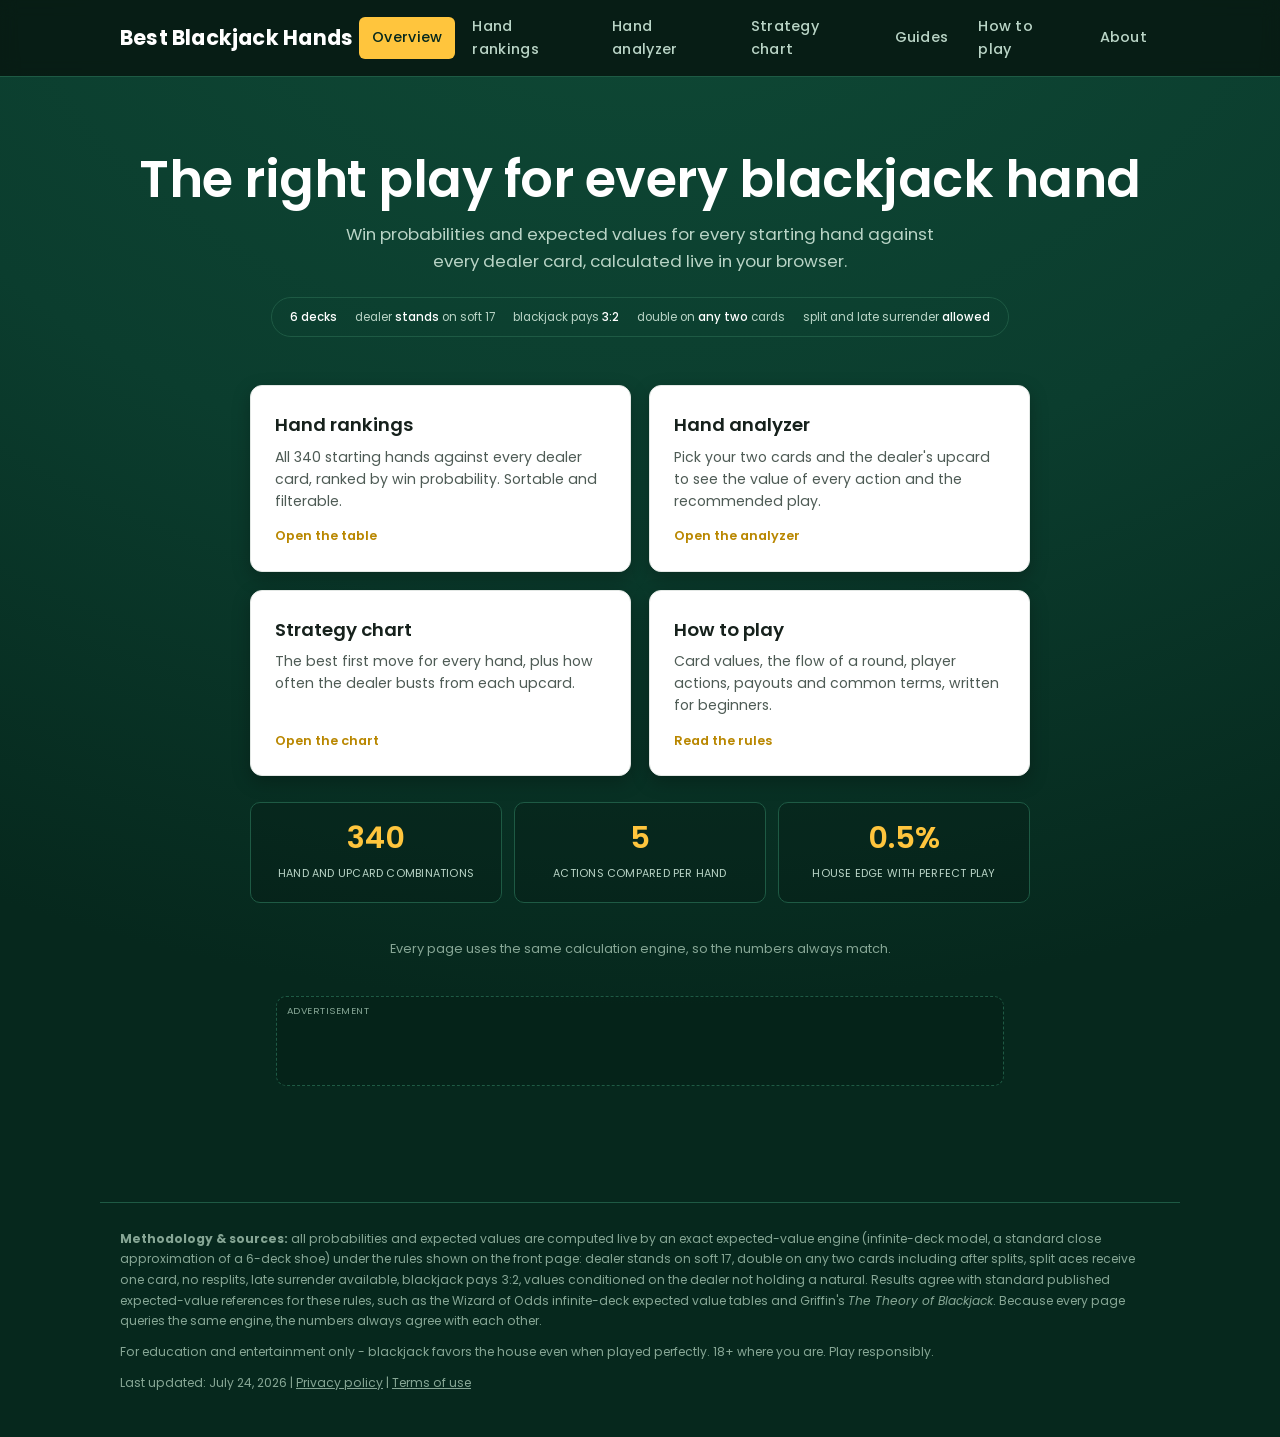
==== commit 3366662e: "Add files via upload" ====
--- a/index.html
+++ b/index.html
@@ -7,19 +7,20 @@
 <meta name="description" content="Exact blackjack odds for every starting hand: rankings by win probability, a hand analyzer with the recommended play, a basic strategy chart, and beginner rules.">
 <link rel="icon" type="image/png" sizes="512x512" href="favicon.png">
 <link rel="apple-touch-icon" href="favicon.png">
+<script async src="https://fundingchoicesmessages.google.com/i/pub-8707937416295070?ers=1"></script><script>(function() {function signalGooglefcPresent() {if (!window.frames['googlefcPresent']) {if (document.body) {const iframe = document.createElement('iframe'); iframe.style = 'width: 0; height: 0; border: none; z-index: -1000; left: -1000px; top: -1000px;'; iframe.style.display = 'none'; iframe.name = 'googlefcPresent'; document.body.appendChild(iframe);} else {setTimeout(signalGooglefcPresent, 0);}}}signalGooglefcPresent();})();</script>
 <script async src="https://pagead2.googlesyndication.com/pagead/js/adsbygoogle.js?client=ca-pub-8707937416295070"
      crossorigin="anonymous"></script>
 <link rel="preconnect" href="https://fonts.googleapis.com">
 <link rel="preconnect" href="https://fonts.gstatic.com" crossorigin>
-<link href="https://fonts.googleapis.com/css2?family=Fraunces:opsz,wght@9..144,400;9..144,600;9..144,700&family=Archivo:wght@400;500;600&family=Spline+Sans+Mono:wght@400;500;600&display=swap" rel="stylesheet">
+<link href="https://fonts.googleapis.com/css2?family=Poppins:wght@400;500;600;700&display=swap" rel="stylesheet">
 <link rel="stylesheet" href="styles.css">
 </head>
 <body>
 
 <nav class="nav" aria-label="Main">
   <div class="nav-inner">
-    <a class="wordmark" href="index.html"><span class="pip">♠</span>Best Blackjack Hands</a>
-    <button class="menu-toggle" aria-expanded="false" aria-controls="navlinks" aria-label="Open menu">☰ Menu</button>
+    <a class="wordmark" href="index.html">Best Blackjack Hands</a>
+    <button class="menu-toggle" aria-expanded="false" aria-controls="navlinks" aria-label="Open menu">Menu</button>
     <div class="navlinks" id="navlinks">
       <a class="navlink" href="index.html" aria-current="page">Overview</a>
       <a class="navlink" href="rankings.html">Hand rankings</a>
@@ -44,56 +45,47 @@
 <!-- ============ HOME ============ -->
 <main id="view-home" class="view">
   <div class="hero">
-    <div class="eyebrow">A statistics reference for Blackjack</div>
-    <h1>Every hand has a number.<br>Here they all are.</h1>
-    <p class="lede">Exact expected values and win probabilities for every starting hand against every dealer upcard, computed from the same model on every page - no folklore, no hunches.</p>
+    <h1>The right play for every blackjack hand</h1>
+    <p class="lede">Win probabilities and expected values for every starting hand against every dealer card, calculated live in your browser.</p>
     <div class="assumptions" role="note" aria-label="Table rules assumed throughout">
-      <span><b>6 decks</b></span><span>dealer <b>stands</b> on soft 17</span><span>blackjack pays <b>3 : 2</b></span><span>double on <b>any two</b> cards</span><span>split &amp; late surrender <b>allowed</b></span>
+      <span><b>6 decks</b></span><span>dealer <b>stands</b> on soft 17</span><span>blackjack pays <b>3:2</b></span><span>double on <b>any two</b> cards</span><span>split and late surrender <b>allowed</b></span>
     </div>
     <div class="cardgrid">
       <a class="pcard" href="rankings.html">
-        <div class="index">Q<small>♠</small></div>
         <div class="body">
           <h3>Hand rankings</h3>
-          <p>All 340 starting-hand vs. upcard combinations, ranked by win probability under perfect basic strategy. Sort and filter freely.</p>
+          <p>All 340 starting hands against every dealer card, ranked by win probability. Sortable and filterable.</p>
         </div>
-        <div class="go">Browse the table →</div>
-        <div class="index flip">Q<small>♠</small></div>
+        <div class="go">Open the table</div>
       </a>
-      <a class="pcard red" href="analyzer.html">
-        <div class="index">A<small>♥</small></div>
+      <a class="pcard" href="analyzer.html">
         <div class="body">
           <h3>Hand analyzer</h3>
-          <p>Pick your two cards and the dealer's upcard. See the value of every legal action - and why one play beats the rest.</p>
+          <p>Pick your two cards and the dealer's upcard to see the value of every action and the recommended play.</p>
         </div>
-        <div class="go">Analyze a hand →</div>
-        <div class="index flip">A<small>♥</small></div>
+        <div class="go">Open the analyzer</div>
       </a>
-      <a class="pcard red" href="chart.html">
-        <div class="index">K<small>♦</small></div>
+      <a class="pcard" href="chart.html">
         <div class="body">
           <h3>Strategy chart</h3>
-          <p>The classic color-coded chart: the best first move for every hand at a glance, plus dealer bust odds by upcard.</p>
+          <p>The best first move for every hand, plus how often the dealer busts from each upcard.</p>
         </div>
-        <div class="go">See the chart →</div>
-        <div class="index flip">K<small>♦</small></div>
+        <div class="go">Open the chart</div>
       </a>
       <a class="pcard" href="rules.html">
-        <div class="index">J<small>♣</small></div>
         <div class="body">
           <h3>How to play</h3>
-          <p>Card values, the flow of a round, every action, payouts, insurance, side bets, slang and FAQ - written for a first-timer.</p>
+          <p>Card values, the flow of a round, player actions, payouts and common terms, written for beginners.</p>
         </div>
-        <div class="go">Learn the game →</div>
-        <div class="index flip">J<small>♣</small></div>
+        <div class="go">Read the rules</div>
       </a>
     </div>
     <div class="stats">
-      <div><b>340</b><span>hand × upcard combos</span></div>
+      <div><b>340</b><span>hand and upcard combinations</span></div>
       <div><b>5</b><span>actions compared per hand</span></div>
-      <div><b>≈0.5%</b><span>house edge, perfect play</span></div>
+      <div><b>0.5%</b><span>house edge with perfect play</span></div>
     </div>
-    <p class="hero-note">All figures on this site come from one expected-value engine, so every page always agrees.</p>
+    <p class="hero-note">Every page uses the same calculation engine, so the numbers always match.</p>
     <!-- AD SLOT: replace 7540887128 with your AdSense unit ID. -->
     <div class="ad-slot"><ins class="adsbygoogle" style="display:block;width:100%" data-ad-client="ca-pub-8707937416295070" data-ad-slot="7540887128" data-ad-format="auto" data-full-width-responsive="true"></ins></div>
   </div>
@@ -103,12 +95,12 @@
 <footer>
   <p><strong>Methodology &amp; sources:</strong> all probabilities and expected values are computed live by an exact expected-value engine (infinite-deck model, a standard close approximation of a 6-deck shoe) under the rules shown on the front page: dealer stands on soft 17, double on any two cards including after splits, split aces receive one card, no resplits, late surrender available, blackjack pays 3:2, values conditioned on the dealer not holding a natural. Results agree with standard published expected-value references for these rules, such as the Wizard of Odds infinite-deck expected value tables and Griffin's <em>The Theory of Blackjack</em>. Because every page queries the same engine, the numbers always agree with each other.</p>
   <p style="margin-top:10px">For education and entertainment only - blackjack favors the house even when played perfectly. 18+ where you are. Play responsibly.</p>
-  <p style="margin-top:10px">Last updated: July 24, 2026 · <a href="privacy.html">Privacy policy</a> · <a href="terms.html">Terms of use</a></p>
+  <p style="margin-top:10px">Last updated: July 24, 2026 | <a href="privacy.html">Privacy policy</a> | <a href="terms.html">Terms of use</a></p>
 </footer>
 
-<!-- AD SLOT (mobile anchor): shown only ≤640px wide. Replace 7540887128 with your AdSense unit ID. -->
+<!-- AD SLOT (mobile anchor): shown only 640px wide and narrower. Replace 7540887128 with your AdSense unit ID. -->
 <div class="ad-anchor" id="ad-anchor">
-  <button class="ad-close" aria-label="Close ad" onclick="document.getElementById('ad-anchor').remove();document.body.classList.remove('has-anchor')">×</button>
+  <button class="ad-close" aria-label="Close ad" onclick="document.getElementById('ad-anchor').remove();document.body.classList.remove('has-anchor')">Close</button>
   <ins class="adsbygoogle" style="display:block;width:320px;height:50px" data-ad-client="ca-pub-8707937416295070" data-ad-slot="7540887128" data-ad-format="auto" data-full-width-responsive="true"></ins>
 </div>
 <script>document.body.classList.add("has-anchor");</script>
--- a/styles.css
+++ b/styles.css
@@ -1,20 +1,20 @@
 
 :root{
-  --felt:#0E2A20;
-  --felt-deep:#081B14;
-  --felt-line:#1C4433;
-  --stock:#F6F2E7;
-  --stock-dim:#EAE4D3;
-  --ink:#1D1D20;
-  --ink-soft:#4A4A50;
-  --suit-red:#B3312E;
-  --gilt:#C9A24B;
-  --gilt-deep:#A07E30;
-  --mist:#9DB8A9;
-  --mist-dim:#6E8B7C;
-  --good:#2E7D4F;
-  --bad:#A63B38;
-  --push:#8A8A86;
+  --felt:#0B3D2E;
+  --felt-deep:#06281D;
+  --felt-line:#1E5A44;
+  --stock:#FFFFFF;
+  --stock-dim:#F1F1F1;
+  --ink:#16211C;
+  --ink-soft:#4E5B55;
+  --suit-red:#E5484D;
+  --gilt:#FFC53D;
+  --gilt-deep:#D9A400;
+  --mist:#B9D4C6;
+  --mist-dim:#86A695;
+  --good:#30A46C;
+  --bad:#E5484D;
+  --push:#8D9D95;
   --radius:10px;
   --maxw:1080px;
 }
@@ -22,9 +22,9 @@
 html{scroll-behavior:smooth}
 body{
   background:var(--felt);
-  background-image:radial-gradient(ellipse 120% 80% at 50% -10%, #14382A 0%, var(--felt) 55%, var(--felt-deep) 100%);
+  background-image:radial-gradient(ellipse 120% 80% at 50% -10%, #0F4A36 0%, var(--felt) 55%, var(--felt-deep) 100%);
   color:var(--stock);
-  font-family:"Archivo",system-ui,sans-serif;
+  font-family:"Poppins",system-ui,sans-serif;
   font-size:16px;
   line-height:1.6;
   min-height:100vh;
@@ -45,7 +45,7 @@
   display:flex;align-items:center;gap:6px;height:76px;position:relative;
 }
 .wordmark{
-  font-family:"Fraunces",serif;font-weight:700;font-size:1.3rem;
+  font-family:"Poppins",sans-serif;font-weight:700;font-size:1.3rem;
   letter-spacing:.01em;text-decoration:none;margin-right:auto;
   display:flex;align-items:baseline;gap:9px;white-space:nowrap;
 }
@@ -81,12 +81,8 @@
 /* ---------- Views ---------- */
 .view{display:none;max-width:var(--maxw);margin:0 auto;padding:40px 20px 80px}
 .view.active{display:block}
-.eyebrow{
-  font-family:"Spline Sans Mono",monospace;font-size:.72rem;font-weight:500;
-  letter-spacing:.22em;text-transform:uppercase;color:var(--gilt);margin-bottom:10px;
-}
-h1{font-family:"Fraunces",serif;font-weight:600;font-size:clamp(2rem,5vw,3.2rem);line-height:1.1;letter-spacing:-.01em}
-h2{font-family:"Fraunces",serif;font-weight:600;font-size:1.5rem;margin:2.2em 0 .6em}
+h1{font-family:"Poppins",sans-serif;font-weight:600;font-size:clamp(2rem,5vw,3.2rem);line-height:1.1;letter-spacing:-.01em}
+h2{font-family:"Poppins",sans-serif;font-weight:600;font-size:1.5rem;margin:2.2em 0 .6em}
 .lede{color:var(--mist);max-width:56ch;margin-top:14px;font-size:1.05rem}
 .rule-gold{border:none;border-top:1px solid var(--felt-line);margin:28px 0}
 
@@ -96,35 +92,31 @@
 .assumptions{
   display:inline-flex;flex-wrap:wrap;justify-content:center;gap:8px 18px;
   margin-top:22px;padding:10px 18px;border:1px solid var(--felt-line);border-radius:999px;
-  font-family:"Spline Sans Mono",monospace;font-size:.72rem;color:var(--mist);
+  font-family:"Poppins",sans-serif;font-size:.72rem;color:var(--mist);
 }
 .assumptions b{color:var(--stock);font-weight:500}
 .cardgrid{
-  display:grid;grid-template-columns:repeat(2,1fr);gap:20px;
-  max-width:780px;margin:52px auto 0;text-align:left;
+  display:grid;grid-template-columns:repeat(2,1fr);gap:18px;
+  max-width:780px;margin:48px auto 0;text-align:left;
 }
 .pcard{
-  background:var(--stock);color:var(--ink);
-  border-radius:14px;border:1px solid #D9D2BE;
-  box-shadow:0 8px 22px rgba(0,0,0,.4), inset 0 0 0 6px #fff;
-  padding:18px;position:relative;text-decoration:none;
-  display:flex;flex-direction:column;min-height:210px;
-  transition:transform .2s ease, box-shadow .2s ease;
-}
-.pcard:hover{transform:translateY(-6px);box-shadow:0 18px 36px rgba(0,0,0,.5)}
-.pcard .index{
-  font-family:"Fraunces",serif;font-weight:700;font-size:1.4rem;line-height:1;
-  position:absolute;top:14px;left:14px;text-align:center;
-}
-.pcard .index small{display:block;font-size:1rem}
-.pcard .index.flip{top:auto;left:auto;bottom:14px;right:14px;transform:rotate(180deg)}
-.pcard.red .index{color:var(--suit-red)}
-.pcard .body{margin:auto 0;padding:34px 40px 26px 44px}
-.pcard .body h3{font-family:"Fraunces",serif;font-size:1.3rem;font-weight:600;margin-bottom:7px}
-.pcard .body p{font-size:.85rem;color:var(--ink-soft);line-height:1.5}
+  background:#FFFFFF;color:var(--ink);
+  border-radius:12px;border:1px solid #E3E8E5;
+  box-shadow:0 6px 18px rgba(0,0,0,.25);
+  padding:24px;text-decoration:none;
+  display:flex;flex-direction:column;
+  transition:transform .15s ease, box-shadow .15s ease;
+}
+.pcard:hover{transform:translateY(-4px);box-shadow:0 12px 26px rgba(0,0,0,.32)}
+.pcard .body{margin:0 0 14px}
+.pcard .body h3{font-family:"Poppins",sans-serif;font-size:1.15rem;font-weight:600;margin-bottom:7px}
+.pcard .body p{font-size:.88rem;color:var(--ink-soft);line-height:1.55}
 .pcard .go{
-  font-family:"Spline Sans Mono",monospace;font-size:.68rem;letter-spacing:.14em;
-  text-transform:uppercase;color:var(--gilt-deep);padding:0 6px 4px 44px;margin-top:auto;
+  font-size:.8rem;font-weight:600;color:#B98700;margin-top:auto;
+}
+@media(max-width:680px){
+  .cardgrid{grid-template-columns:1fr;max-width:420px}
+  .stats{max-width:420px}
 }
 .stats{
   display:flex;justify-content:center;gap:12px;flex-wrap:wrap;
@@ -135,16 +127,16 @@
   border:1px solid var(--felt-line);border-radius:var(--radius);background:rgba(0,0,0,.16);
 }
 .stats b{
-  display:block;font-family:"Fraunces",serif;font-weight:600;font-size:1.9rem;
+  display:block;font-family:"Poppins",sans-serif;font-weight:600;font-size:1.9rem;
   color:var(--gilt);line-height:1.1;margin-bottom:4px;
 }
-.stats span{font-family:"Spline Sans Mono",monospace;font-size:.68rem;letter-spacing:.08em;text-transform:uppercase;color:var(--mist)}
+.stats span{font-family:"Poppins",sans-serif;font-size:.68rem;letter-spacing:.02em;text-transform:uppercase;color:var(--mist)}
 @media(max-width:680px){
   .cardgrid{grid-template-columns:1fr;max-width:420px}
   .pcard{min-height:0}
   .stats{max-width:420px}
 }
-.hero-note{color:var(--mist-dim);font-size:.8rem;margin-top:36px;font-family:"Spline Sans Mono",monospace}
+.hero-note{color:var(--mist-dim);font-size:.8rem;margin-top:36px;font-family:"Poppins",sans-serif}
 
 /* ---------- Controls ---------- */
 .controls{
@@ -153,14 +145,14 @@
   background:rgba(0,0,0,.18);border:1px solid var(--felt-line);border-radius:var(--radius);
 }
 .control label{
-  display:block;font-family:"Spline Sans Mono",monospace;font-size:.68rem;
-  letter-spacing:.16em;text-transform:uppercase;color:var(--mist);margin-bottom:6px;
+  display:block;font-family:"Poppins",sans-serif;font-size:.68rem;
+  letter-spacing:.04em;text-transform:uppercase;color:var(--mist);margin-bottom:6px;
 }
 .control select{
   background:var(--felt-deep);color:var(--stock);border:1px solid var(--felt-line);
-  border-radius:6px;padding:8px 12px;font-family:"Archivo",sans-serif;font-size:.9rem;min-width:140px;
-}
-.count-note{margin-left:auto;font-family:"Spline Sans Mono",monospace;font-size:.75rem;color:var(--mist-dim);align-self:center}
+  border-radius:6px;padding:8px 12px;font-family:"Poppins",sans-serif;font-size:.9rem;min-width:140px;
+}
+.count-note{margin-left:auto;font-family:"Poppins",sans-serif;font-size:.75rem;color:var(--mist-dim);align-self:center}
 @media(max-width:640px){.count-note{margin-left:0}}
 
 /* ---------- Rankings table ---------- */
@@ -168,19 +160,19 @@
 table{border-collapse:collapse;width:100%;min-width:680px;font-size:.88rem}
 thead th{
   position:sticky;top:0;background:var(--felt-deep);color:var(--mist);
-  font-family:"Spline Sans Mono",monospace;font-weight:500;font-size:.68rem;
-  letter-spacing:.12em;text-transform:uppercase;text-align:left;
+  font-family:"Poppins",sans-serif;font-weight:500;font-size:.68rem;
+  letter-spacing:.03em;text-transform:uppercase;text-align:left;
   padding:12px 14px;border-bottom:1px solid var(--felt-line);white-space:nowrap;
 }
 thead th.sortable{cursor:pointer;user-select:none}
 thead th.sortable:hover{color:var(--stock)}
 thead th .arrow{color:var(--gilt);margin-left:4px}
-tbody td{padding:9px 14px;border-bottom:1px solid rgba(28,68,51,.5);white-space:nowrap}
-tbody tr:hover{background:rgba(201,162,75,.06)}
-td.num{font-family:"Spline Sans Mono",monospace;font-size:.84rem}
-td .handchip{font-family:"Spline Sans Mono",monospace;font-weight:600}
+tbody td{padding:9px 14px;border-bottom:1px solid rgba(30,90,68,.5);white-space:nowrap}
+tbody tr:hover{background:rgba(255,197,61,.06)}
+td.num{font-family:"Poppins",sans-serif;font-size:.84rem}
+td .handchip{font-family:"Poppins",sans-serif;font-weight:600}
 .typetag{
-  font-family:"Spline Sans Mono",monospace;font-size:.66rem;letter-spacing:.1em;
+  font-family:"Poppins",sans-serif;font-size:.66rem;letter-spacing:.02em;
   text-transform:uppercase;padding:2px 8px;border-radius:999px;border:1px solid var(--felt-line);color:var(--mist);
 }
 .typetag.pair{border-color:var(--gilt-deep);color:var(--gilt)}
@@ -200,14 +192,14 @@
   background:rgba(0,0,0,.18);border:1px solid var(--felt-line);border-radius:var(--radius);padding:18px;
 }
 .picker h3{
-  font-family:"Spline Sans Mono",monospace;font-size:.7rem;font-weight:500;
-  letter-spacing:.18em;text-transform:uppercase;color:var(--mist);margin-bottom:12px;
+  font-family:"Poppins",sans-serif;font-size:.7rem;font-weight:500;
+  letter-spacing:.05em;text-transform:uppercase;color:var(--mist);margin-bottom:12px;
 }
 .rankrow{display:flex;flex-wrap:wrap;gap:7px}
 .rankbtn{
-  width:44px;height:58px;border-radius:7px;border:1px solid #D9D2BE;background:var(--stock);
-  color:var(--ink);font-family:"Fraunces",serif;font-weight:700;font-size:1.1rem;cursor:pointer;
-  box-shadow:0 2px 5px rgba(0,0,0,.35);transition:transform .12s ease;
+  width:44px;height:58px;border-radius:7px;border:1px solid #E3E8E5;background:#FFFFFF;
+  color:var(--ink);font-family:"Poppins",sans-serif;font-weight:600;font-size:1rem;cursor:pointer;
+  box-shadow:0 2px 5px rgba(0,0,0,.3);transition:transform .12s ease;
 }
 .rankbtn:hover{transform:translateY(-3px)}
 .rankbtn[aria-pressed="true"]{
@@ -217,10 +209,10 @@
 .deal-row{margin-top:26px;display:flex;align-items:center;gap:16px;flex-wrap:wrap}
 .dealbtn{
   background:var(--gilt);color:var(--felt-deep);border:none;border-radius:8px;
-  font-family:"Fraunces",serif;font-weight:700;font-size:1.05rem;letter-spacing:.02em;
+  font-family:"Poppins",sans-serif;font-weight:700;font-size:1.05rem;letter-spacing:.02em;
   padding:12px 34px;cursor:pointer;box-shadow:0 6px 16px rgba(0,0,0,.4);
 }
-.dealbtn:hover{background:#D8B25C}
+.dealbtn:hover{background:#FFD066}
 .dealbtn:disabled{opacity:.45;cursor:not-allowed}
 .deal-hint{font-size:.85rem;color:var(--mist-dim)}
 
@@ -230,18 +222,18 @@
   display:flex;flex-wrap:wrap;gap:14px 30px;align-items:baseline;
   padding-bottom:14px;border-bottom:1px solid var(--felt-line);margin-bottom:6px;
 }
-.result-head .handname{font-family:"Fraunces",serif;font-size:1.6rem;font-weight:600}
+.result-head .handname{font-family:"Poppins",sans-serif;font-size:1.6rem;font-weight:600}
 .result-head .vs{color:var(--mist);font-size:.95rem}
-.bigwin{font-family:"Spline Sans Mono",monospace;font-size:1.05rem;color:var(--stock)}
+.bigwin{font-family:"Poppins",sans-serif;font-size:1.05rem;color:var(--stock)}
 .bigwin b{color:var(--gilt);font-size:1.35rem;font-weight:600}
 .reco{
   margin:18px 0 22px;padding:14px 18px;border-radius:var(--radius);
-  background:linear-gradient(90deg, rgba(201,162,75,.16), rgba(201,162,75,.04));
+  background:linear-gradient(90deg, rgba(255,197,61,.16), rgba(255,197,61,.04));
   border:1px solid var(--gilt-deep);
   display:flex;align-items:center;gap:14px;flex-wrap:wrap;
 }
 .reco .medal{font-size:1.3rem}
-.reco b{font-family:"Fraunces",serif;font-size:1.2rem;color:var(--gilt)}
+.reco b{font-family:"Poppins",sans-serif;font-size:1.2rem;color:var(--gilt)}
 .reco span{color:var(--mist);font-size:.9rem}
 .actions{display:grid;gap:10px}
 .actrow{
@@ -249,16 +241,16 @@
   padding:12px 16px;border:1px solid var(--felt-line);border-radius:var(--radius);
   background:rgba(0,0,0,.15);
 }
-.actrow.best{border-color:var(--gilt);background:rgba(201,162,75,.08)}
+.actrow.best{border-color:var(--gilt);background:rgba(255,197,61,.08)}
 .actrow .aname{font-weight:600;font-size:.95rem}
-.actrow.best .aname::after{content:" ★";color:var(--gilt)}
+.actrow.best .aname::after{content:" (best)";color:var(--gilt);font-size:.78rem;font-weight:600}
 .outbar{display:flex;height:12px;border-radius:6px;overflow:hidden;background:rgba(255,255,255,.08)}
 .outbar .w{background:var(--good)}
 .outbar .p{background:var(--push)}
 .outbar .l{background:var(--bad)}
-.actrow .stats{font-family:"Spline Sans Mono",monospace;font-size:.78rem;text-align:right;color:var(--mist)}
+.actrow .stats{font-family:"Poppins",sans-serif;font-size:.78rem;text-align:right;color:var(--mist)}
 .actrow .stats b{color:var(--stock);font-weight:500}
-.legend{display:flex;gap:18px;margin-top:14px;font-size:.75rem;color:var(--mist);font-family:"Spline Sans Mono",monospace}
+.legend{display:flex;gap:18px;margin-top:14px;font-size:.75rem;color:var(--mist);font-family:"Poppins",sans-serif}
 .legend i{display:inline-block;width:10px;height:10px;border-radius:3px;margin-right:6px;vertical-align:-1px}
 @media(max-width:640px){
   .actrow{grid-template-columns:1fr;gap:8px}
@@ -266,19 +258,19 @@
 }
 .bj-banner{
   margin-top:26px;padding:22px;border-radius:var(--radius);text-align:center;
-  border:1px solid var(--gilt);background:rgba(201,162,75,.1);
-}
-.bj-banner b{font-family:"Fraunces",serif;font-size:1.5rem;color:var(--gilt)}
+  border:1px solid var(--gilt);background:rgba(255,197,61,.1);
+}
+.bj-banner b{font-family:"Poppins",sans-serif;font-size:1.5rem;color:var(--gilt)}
 .bj-banner p{color:var(--mist);margin-top:6px;font-size:.92rem}
 
 /* ---------- Strategy chart ---------- */
 .chartwrap{overflow-x:auto;border:1px solid var(--felt-line);border-radius:var(--radius);background:rgba(0,0,0,.15);margin:14px 0 8px}
-.chart{border-collapse:collapse;width:100%;min-width:560px;font-family:"Spline Sans Mono",monospace;font-size:.8rem}
+.chart{border-collapse:collapse;width:100%;min-width:560px;font-family:"Poppins",sans-serif;font-size:.8rem}
 .chart th{background:var(--felt-deep);color:var(--mist);font-weight:500;padding:8px 6px;text-align:center;font-size:.72rem;border-bottom:1px solid var(--felt-line)}
 .chart td{padding:7px 6px;text-align:center;color:#fff;font-weight:600;border:1px solid rgba(8,27,20,.6)}
 .chart td.lbl{background:var(--felt-deep);color:var(--stock);font-weight:500;text-align:left;padding-left:12px;white-space:nowrap}
-.c-H{background:#46688F}.c-S{background:#2E7D4F}.c-D{background:#C9A24B;color:#081B14}.c-P{background:#8A5FB0}.c-R{background:#A63B38}
-.chart-legend{display:flex;flex-wrap:wrap;gap:12px 20px;margin:12px 0 4px;font-family:"Spline Sans Mono",monospace;font-size:.74rem;color:var(--mist)}
+.c-H{background:#3E7BFA}.c-S{background:#30A46C}.c-D{background:#FFC53D;color:#06281D}.c-P{background:#A855F7}.c-R{background:#E5484D}
+.chart-legend{display:flex;flex-wrap:wrap;gap:12px 20px;margin:12px 0 4px;font-family:"Poppins",sans-serif;font-size:.74rem;color:var(--mist)}
 .chart-legend i{display:inline-block;width:14px;height:14px;border-radius:4px;margin-right:7px;vertical-align:-2px}
 
 /* ---------- Rules ---------- */
@@ -292,7 +284,7 @@
 .rules .term{color:var(--gilt);font-weight:600}
 .callout{
   border-left:3px solid var(--gilt);padding:10px 16px;margin:1.2em 0;
-  background:rgba(201,162,75,.06);border-radius:0 8px 8px 0;font-size:.94rem;color:#D8DED6;
+  background:rgba(255,197,61,.06);border-radius:0 8px 8px 0;font-size:.94rem;color:#D8DED6;
 }
 
 /* ---------- Ad slots ---------- */
@@ -304,10 +296,10 @@
 }
 .ad-slot::before{
   content:"Advertisement";position:absolute;top:6px;left:10px;
-  font-family:"Spline Sans Mono",monospace;font-size:.6rem;
-  letter-spacing:.18em;text-transform:uppercase;color:var(--mist-dim);
-}
-.ad-slot .ad-placeholder{color:var(--mist-dim);font-size:.78rem;font-family:"Spline Sans Mono",monospace}
+  font-family:"Poppins",sans-serif;font-size:.6rem;
+  letter-spacing:.05em;text-transform:uppercase;color:var(--mist-dim);
+}
+.ad-slot .ad-placeholder{color:var(--mist-dim);font-size:.78rem;font-family:"Poppins",sans-serif}
 .ad-slot.rect{max-width:336px;min-height:280px}
 @media(max-width:640px){
   .ad-slot{max-width:320px;min-height:100px}
@@ -318,11 +310,11 @@
   height:60px;align-items:center;justify-content:center;
   box-shadow:0 -6px 18px rgba(0,0,0,.45);
 }
-.ad-anchor .ad-placeholder{color:var(--mist-dim);font-size:.72rem;font-family:"Spline Sans Mono",monospace}
+.ad-anchor .ad-placeholder{color:var(--mist-dim);font-size:.72rem;font-family:"Poppins",sans-serif}
 .ad-anchor .ad-close{
-  position:absolute;top:-26px;right:8px;width:26px;height:26px;
+  position:absolute;top:-26px;right:8px;padding:5px 12px;
   border:1px solid var(--felt-line);border-bottom:none;border-radius:6px 6px 0 0;
-  background:var(--felt-deep);color:var(--mist);cursor:pointer;font-size:.8rem;line-height:1;
+  background:var(--felt-deep);color:var(--mist);cursor:pointer;font-size:.68rem;line-height:1;
 }
 @media(max-width:640px){
   .ad-anchor{display:flex}
@@ -333,7 +325,7 @@
 footer{
   border-top:1px solid var(--felt-line);padding:26px 20px 44px;
   max-width:var(--maxw);margin:0 auto;
-  font-size:.76rem;color:var(--mist-dim);font-family:"Spline Sans Mono",monospace;line-height:1.7;
+  font-size:.76rem;color:var(--mist-dim);font-family:"Poppins",sans-serif;line-height:1.7;
 }
 @media(prefers-reduced-motion:reduce){
   *{transition:none!important;animation:none!important}
@@ -345,24 +337,24 @@
 
 /* ---------- Analyzer settings & shoe panel ---------- */
 .seg{display:inline-flex;border:1px solid var(--felt-line);border-radius:8px;overflow:hidden}
-.seg button{background:transparent;color:var(--mist);border:none;padding:8px 16px;font-size:.85rem;cursor:pointer;font-family:"Archivo",sans-serif}
+.seg button{background:transparent;color:var(--mist);border:none;padding:8px 16px;font-size:.85rem;cursor:pointer;font-family:"Poppins",sans-serif}
 .seg button[aria-pressed="true"]{background:var(--gilt);color:var(--felt-deep);font-weight:600}
-.ghostbtn{background:transparent;border:1px solid var(--felt-line);color:var(--stock);border-radius:8px;padding:9px 16px;font-size:.85rem;cursor:pointer;font-family:"Archivo",sans-serif}
+.ghostbtn{background:transparent;border:1px solid var(--felt-line);color:var(--stock);border-radius:8px;padding:9px 16px;font-size:.85rem;cursor:pointer;font-family:"Poppins",sans-serif}
 .ghostbtn:hover{border-color:var(--gilt);color:var(--gilt)}
 .shoe-panel{margin:20px 0 4px;padding:18px;border:1px solid var(--felt-line);border-radius:var(--radius);background:rgba(0,0,0,.18)}
 .shoe-head{display:flex;align-items:center;justify-content:space-between;gap:14px;flex-wrap:wrap;margin-bottom:8px}
-.shoe-head h3{font-family:"Spline Sans Mono",monospace;font-size:.7rem;font-weight:500;letter-spacing:.18em;text-transform:uppercase;color:var(--mist)}
+.shoe-head h3{font-family:"Poppins",sans-serif;font-size:.7rem;font-weight:500;letter-spacing:.05em;text-transform:uppercase;color:var(--mist)}
 .shoe-note{font-size:.82rem;color:var(--mist);margin-bottom:14px;max-width:70ch}
 .shoe-grid{display:grid;grid-template-columns:repeat(auto-fill,minmax(160px,1fr));gap:10px}
 .shoe-item{display:flex;align-items:center;gap:8px;border:1px solid var(--felt-line);border-radius:8px;padding:6px 10px;background:rgba(0,0,0,.15)}
-.shoe-item .r{font-family:"Fraunces",serif;font-weight:700;width:24px;color:var(--stock)}
+.shoe-item .r{font-family:"Poppins",sans-serif;font-weight:700;width:24px;color:var(--stock)}
 .cbtn{width:26px;height:26px;border-radius:6px;border:1px solid var(--felt-line);background:var(--felt-deep);color:var(--stock);cursor:pointer;font-size:.9rem;line-height:1}
 .cbtn:hover:not(:disabled){border-color:var(--gilt)}
 .cbtn:disabled{opacity:.3;cursor:not-allowed}
-.shoe-item .cnt{font-family:"Spline Sans Mono",monospace;min-width:20px;text-align:center;color:var(--stock)}
-.shoe-item .left{font-size:.66rem;color:var(--mist-dim);font-family:"Spline Sans Mono",monospace;margin-left:auto}
+.shoe-item .cnt{font-family:"Poppins",sans-serif;min-width:20px;text-align:center;color:var(--stock)}
+.shoe-item .left{font-size:.66rem;color:var(--mist-dim);font-family:"Poppins",sans-serif;margin-left:auto}
 .rulechips{display:flex;flex-wrap:wrap;gap:8px;margin:10px 0 4px}
-.rulechips span{font-family:"Spline Sans Mono",monospace;font-size:.66rem;letter-spacing:.1em;text-transform:uppercase;padding:3px 10px;border-radius:999px;border:1px solid var(--felt-line);color:var(--mist)}
+.rulechips span{font-family:"Poppins",sans-serif;font-size:.66rem;letter-spacing:.02em;text-transform:uppercase;padding:3px 10px;border-radius:999px;border:1px solid var(--felt-line);color:var(--mist)}
 
 /* ---------- Guides ---------- */
 .guidelist{display:grid;gap:14px;max-width:760px;margin-top:30px}
@@ -372,8 +364,10 @@
   transition:border-color .15s ease, transform .15s ease;
 }
 .guideitem:hover{border-color:var(--gilt);transform:translateX(4px)}
-.guideitem h3{font-family:"Fraunces",serif;font-size:1.2rem;font-weight:600;color:var(--stock);margin-bottom:6px}
+.guideitem h3{font-family:"Poppins",sans-serif;font-size:1.2rem;font-weight:600;color:var(--stock);margin-bottom:6px}
 .guideitem p{font-size:.88rem;color:var(--mist);line-height:1.5;margin-bottom:8px}
-.guideitem .go{font-family:"Spline Sans Mono",monospace;font-size:.68rem;letter-spacing:.14em;text-transform:uppercase;color:var(--gilt)}
+.guideitem .go{font-family:"Poppins",sans-serif;font-size:.68rem;letter-spacing:.04em;text-transform:uppercase;color:var(--gilt)}
 .related{margin-top:44px;padding-top:18px;border-top:1px solid var(--felt-line)}
 .related h2{margin-top:0}
+
+td.num,.chart td,.stats b,.actrow .stats,.shoe-item .cnt,.bigwin{font-variant-numeric:tabular-nums}
